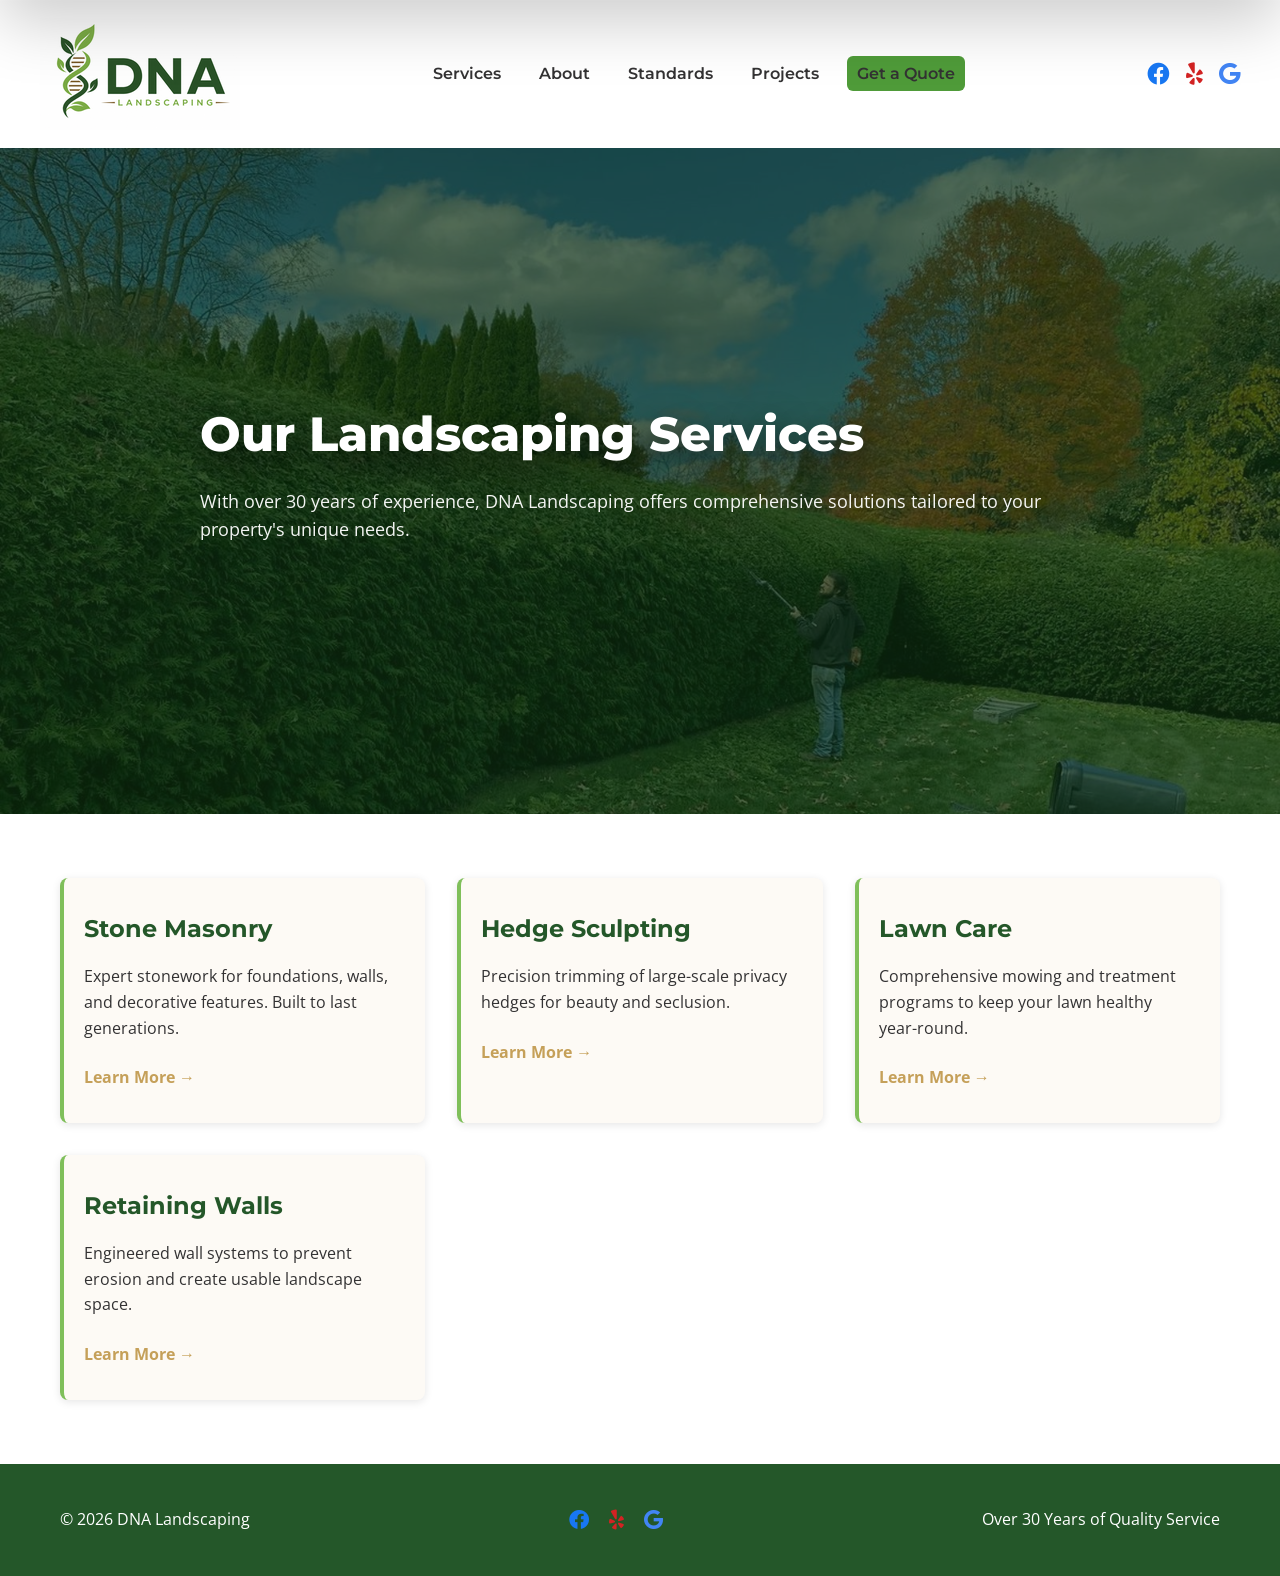
==== services/index.html @ df1af709 "Update index.html" ====
<!doctype html>
<html lang="en" class="no-js">
<head>
  <meta charset="utf-8" />
  <meta name="viewport" content="width=device-width, initial-scale=1" />
  <script>document.documentElement.className = document.documentElement.className.replace('no-js','js');</script>
  <title>Landscaping Services | DNA Landscaping</title>
  <meta name="author" content="DNA Landscaping">
  <meta name="robots" content="index, follow, max-image-preview:large, max-snippet:-1, max-video-preview:-1">
  <meta name="theme-color" content="#245729">
  <meta property="og:type" content="website">
  <meta property="og:site_name" content="DNA Landscaping">
  <meta property="og:locale" content="en_US">
  <meta property="og:title" content="Landscaping Services | DNA Landscaping">
  <meta property="og:image" content="https://www.dnalandscapingco.com/assets/images/og-cover.jpg">
  <meta property="og:image:width" content="1200">
  <meta property="og:image:height" content="630">
  <meta name="twitter:card" content="summary_large_image">
  <meta name="twitter:title" content="Landscaping Services | DNA Landscaping">
  <meta name="twitter:image" content="https://www.dnalandscapingco.com/assets/images/og-cover.jpg">
  <link rel="icon" type="image/png" href="/favicons/favicon-96x96.png" sizes="96x96">
  <link rel="icon" type="image/svg+xml" href="/favicons/favicon.svg">
  <link rel="shortcut icon" href="/favicons/favicon.ico">
  <link rel="apple-touch-icon" sizes="180x180" href="/favicons/apple-touch-icon.png">
  <link rel="manifest" href="/favicons/site.webmanifest">
  <link rel="preconnect" href="https://fonts.googleapis.com">
  <link rel="preconnect" href="https://fonts.gstatic.com" crossorigin>
  <link href="https://fonts.googleapis.com/css2?family=Montserrat:wght@600;700;800&family=Open+Sans:wght@400;600&display=swap" rel="stylesheet">
  <link rel="stylesheet" href="https://cdnjs.cloudflare.com/ajax/libs/font-awesome/6.0.0/css/all.min.css">
  <link rel="stylesheet" href="/brand_styles.css" />
  <style>
    .social-icons { display:flex; align-items:center; gap:16px; }
    .social-icons a { color:var(--char); font-size:18px; transition:color 220ms; text-decoration:none; }
    .social-icons a:hover { color:var(--leaf-strong); }
    .social-icons a .fa-facebook { color:#1877F2; }
    .social-icons a .fa-yelp { color:#d32323; }
    .social-icons a .fa-google { color:#4285F4; }
    @media(max-width:640px){ .social-icons { display:none; } }
  </style>
</head>
<body>
  <a class="skip-link" href="#main-content">Skip to main content</a>
  <header class="site-header" id="site-header">
    <div class="container header-row">
      <a class="brand" href="/" aria-label="DNA Landscaping Home">
        <img class="logo" src="/dna_landscaping_brand_assets/logos/dna_primary_horizontal_200.png" alt="DNA Landscaping logo" fetchpriority="high" decoding="async">
      </a>
      <nav class="main-nav" aria-label="Main navigation">
        <ul>
          <li><a href="/services/" class="nav-link">Services</a></li>
          <li><a href="/index.html#about" class="nav-link">About</a></li>
          <li><a href="/index.html#standards" class="nav-link">Standards</a></li>
          <li><a href="/projects.html" class="nav-link">Projects</a></li>
          <li><a class="contact-cta nav-link" href="/index.html#contact">Get a Quote</a></li>
        </ul>
      </nav>
      <div class="social-icons">
        <a href="https://www.facebook.com/DNAlandscapingco" target="_blank" aria-label="Facebook"><i class="fab fa-facebook fa-lg"></i></a>
        <a href="https://www.yelp.com/biz/dna-landscaping-westborough" target="_blank" aria-label="Yelp"><i class="fab fa-yelp fa-lg"></i></a>
        <a href="https://g.page/r/Cfc1ltPDd40gEBM/review" target="_blank" aria-label="Google Reviews"><i class="fab fa-google fa-lg"></i></a>
      </div>
      <button class="mobile-menu-button" id="mobile-menu-button" aria-controls="mobile-nav" aria-expanded="false" aria-label="Open menu">
        <svg width="28" height="28" viewBox="0 0 24 24" aria-hidden="true" focusable="false">
          <path class="ham-top" d="M3 7h18" stroke="currentColor" stroke-width="2" stroke-linecap="round"></path>
          <path class="ham-mid" d="M3 12h18" stroke="currentColor" stroke-width="2" stroke-linecap="round"></path>
          <path class="ham-btm" d="M3 17h18" stroke="currentColor" stroke-width="2" stroke-linecap="round"></path>
        </svg>
      </button>
    </div>
  </header>

  <div id="mobile-nav" class="mobile-nav" aria-hidden="true" role="dialog" aria-label="Mobile navigation">
    <div class="mobile-overlay" id="mobile-overlay" tabindex="-1" aria-hidden="true"></div>
    <div class="mobile-panel" role="document" aria-modal="true">
      <div class="mobile-panel-inner">
        <button class="mobile-close" id="mobile-close" aria-label="Close menu">&times;</button>
        <ul>
          <li><a href="/services/" class="mobile-nav-link">Services</a></li>
          <li><a href="/index.html#about" class="mobile-nav-link">About</a></li>
          <li><a href="/index.html#standards" class="mobile-nav-link">Standards</a></li>
          <li><a href="/projects.html" class="mobile-nav-link">Projects</a></li>
          <li><a class="mobile-contact" href="/index.html#contact">Get a Quote</a></li>
        </ul>
      </div>
    </div>
  </div>

  <main id="main-content">
    <section class="hero" aria-label="Hero">
      <div class="hero-inner container">
        <div class="hero-text reveal-on-load">
          <h1 class="hero-title" data-text="Our Landscaping Services">Our Landscaping Services</h1>
          <p class="hero-sub">With over 30 years of experience, DNA Landscaping offers comprehensive solutions tailored to your property's unique needs.</p>
        </div>
      </div>
    </section>


        <section style="padding: 4rem 0; background: white;">
            <div class="container">
                <div style="display: grid; grid-template-columns: repeat(auto-fit, minmax(300px, 1fr)); gap: 2rem;">
                    <article style="background: #fdfaf5; border-radius: 8px; padding: 2rem; box-shadow: 0 2px 8px rgba(0,0,0,0.1); border-left: 4px solid var(--leaf); padding-left: 20px;">
                        <h2 style="font-family: 'Montserrat'; color: #245729; margin-bottom: 1rem;">Stone Masonry</h2>
                        <p style="margin-bottom: 1.5rem; line-height: 1.6;">Expert stonework for foundations, walls, and decorative features. Built to last generations.</p>
                        <a href="stone-masonry.html" style="color: #c5a059; font-weight: bold; text-decoration: none;">Learn More →</a>
                    </article>

                    <article style="background: #fdfaf5; border-radius: 8px; padding: 2rem; box-shadow: 0 2px 8px rgba(0,0,0,0.1); border-left: 4px solid var(--leaf); padding-left: 20px;">
                        <h2 style="font-family: 'Montserrat'; color: #245729; margin-bottom: 1rem;">Hedge Sculpting</h2>
                        <p style="margin-bottom: 1.5rem; line-height: 1.6;">Precision trimming of large-scale privacy hedges for beauty and seclusion.</p>
                        <a href="hedge-sculpting.html" style="color: #c5a059; font-weight: bold; text-decoration: none;">Learn More →</a>
                    </article>

                    <article style="background: #fdfaf5; border-radius: 8px; padding: 2rem; box-shadow: 0 2px 8px rgba(0,0,0,0.1); border-left: 4px solid var(--leaf); padding-left: 20px;">
                        <h2 style="font-family: 'Montserrat'; color: #245729; margin-bottom: 1rem;">Lawn Care</h2>
                        <p style="margin-bottom: 1.5rem; line-height: 1.6;">Comprehensive mowing and treatment programs to keep your lawn healthy year-round.</p>
                        <a href="lawn-care.html" style="color: #c5a059; font-weight: bold; text-decoration: none;">Learn More →</a>
                    </article>

                    <article style="background: #fdfaf5; border-radius: 8px; padding: 2rem; box-shadow: 0 2px 8px rgba(0,0,0,0.1); border-left: 4px solid var(--leaf); padding-left: 20px;">
                        <h2 style="font-family: 'Montserrat'; color: #245729; margin-bottom: 1rem;">Retaining Walls</h2>
                        <p style="margin-bottom: 1.5rem; line-height: 1.6;">Engineered wall systems to prevent erosion and create usable landscape space.</p>
                        <a href="retaining-walls.html" style="color: #c5a059; font-weight: bold; text-decoration: none;">Learn More →</a>
                    </article>
                </div>
            </div>
        </section>
    </main>

  <footer class="site-footer">
    <div class="container footer-row">
      <div class="footer-left">&copy; <span id="year"></span> DNA Landscaping</div>
      <div class="social-icons" style="gap:20px;">
        <a href="https://www.facebook.com/DNAlandscapingco" target="_blank" aria-label="Facebook" style="color:white;font-size:20px;"><i class="fab fa-facebook"></i></a>
        <a href="https://www.yelp.com/biz/dna-landscaping-westborough" target="_blank" aria-label="Yelp" style="color:white;font-size:20px;"><i class="fab fa-yelp"></i></a>
        <a href="https://g.page/r/Cfc1ltPDd40gEBM/review" target="_blank" aria-label="Google Reviews" style="color:white;font-size:20px;"><i class="fab fa-google"></i></a>
      </div>
      <div class="footer-right">Over 30 Years of Quality Service</div>
    </div>
  </footer>

  <script>
    document.getElementById('year').textContent = new Date().getFullYear();
    function scrollToTarget(targetId) {
      const target = document.getElementById(targetId);
      if (!target) return;
      const header = document.getElementById('site-header');
      const headerHeight = header ? header.getBoundingClientRect().height : 0;
      const offsetTop = target.getBoundingClientRect().top + window.pageYOffset - headerHeight - 24;
      window.scrollTo({ top: offsetTop, behavior: 'smooth' });
    }
    document.querySelectorAll('a[href^="#"]').forEach(anchor => {
      anchor.addEventListener('click', function(e) {
        const href = this.getAttribute('href');
        if (href && href.startsWith('#')) { e.preventDefault(); scrollToTarget(href.substring(1)); }
      });
    });
    window.addEventListener('load', () => {
      document.querySelectorAll('.reveal-on-load').forEach(el => el.classList.add('reveal'));
    });
    (function(){
      const observer = new IntersectionObserver((entries) => {
        entries.forEach(entry => { if (entry.isIntersecting) { entry.target.classList.add('reveal'); observer.unobserve(entry.target); } });
      }, { threshold: 0.1 });
      document.querySelectorAll('.reveal-on-scroll').forEach(el => observer.observe(el));
    })();
    (function(){
      const openClass = 'mobile-open';
      const button = document.getElementById('mobile-menu-button');
      const mobileNav = document.getElementById('mobile-nav');
      const overlay = document.getElementById('mobile-overlay');
      const closeBtn = document.getElementById('mobile-close');
      if (!button || !mobileNav) return;
      function setOpen(isOpen) {
        button.setAttribute('aria-expanded', String(isOpen));
        mobileNav.setAttribute('aria-hidden', String(!isOpen));
        document.documentElement.classList.toggle(openClass, isOpen);
        document.body.style.overflow = isOpen ? 'hidden' : '';
      }
      button.addEventListener('click', () => setOpen(button.getAttribute('aria-expanded') !== 'true'));
      closeBtn.addEventListener('click', () => setOpen(false));
      overlay.addEventListener('click', () => setOpen(false));
      mobileNav.querySelectorAll('a[href^="#"]').forEach(link => {
        link.addEventListener('click', function(e) {
          const href = this.getAttribute('href');
          if (href && href.startsWith('#')) { e.preventDefault(); setOpen(false); setTimeout(() => scrollToTarget(href.substring(1)), 260); }
        });
      });
    })();
  </script>
</body>
</html>
---- brand_styles.css ----
:root{
  --forest: #245729;
  --leaf: #7fbf5a;
  --leaf-strong: #4f9b39;
  --earth: #8B6F47;
  --cream: #F5F1E8;
  --char: #333233;
  --white: #ffffff;
  --container-max: 1200px;
  --transition-fast: 220ms;
}
*{box-sizing:border-box;margin:0;padding:0}
body{ font-family: "Open Sans", sans-serif; color:var(--char); background:var(--cream); line-height:1.6; }
.container{max-width:var(--container-max);margin:0 auto;padding:0 20px}
.narrow{max-width:960px;margin-left:auto;margin-right:auto}
.site-header{background:var(--white);position:sticky;top:0;z-index:60}
.header-row{display:flex;align-items:center;justify-content:space-between;padding:18px 0}
.site-header .container{display:flex;align-items:center;justify-content:space-between;padding-top:18px;padding-bottom:18px}
.logo{height:112px;width:auto;display:block}
.logo img{height:112px;width:auto;display:block}
.main-nav ul{list-style:none;display:flex;gap:18px;align-items:center;margin:0}
.main-nav a{font-family:"Montserrat",sans-serif;font-weight:600;color:var(--char);text-decoration:none;padding:8px 10px;border-radius:6px;transition:var(--transition-fast)}
.main-nav a:hover{color:var(--leaf);background:rgba(127,191,90,0.07)}
.contact-cta{background:var(--leaf-strong);color:var(--white);padding:8px 12px;border-radius:6px}
.mobile-menu-button{display:none;background:transparent;border:0;padding:8px;color:var(--char)}
.mobile-nav{position:fixed;inset:0;z-index:200;pointer-events:none}
.mobile-overlay{position:absolute;inset:0;background:rgba(0,0,0,0);opacity:0;transition:300ms ease;pointer-events:none}
.mobile-panel{position:fixed;left:0;right:0;top:0;transform: translateY(-100%); transition:360ms cubic-bezier(.2,.9,.2,1); background:#fff; box-shadow:0 22px 60px rgba(0,0,0,0.2)}
.mobile-panel-inner{padding:28px 20px;position:relative}
.mobile-close{background:transparent;border:0;font-size:36px;position:absolute;top:12px;right:12px}
.mobile-panel ul{list-style:none;display:flex;flex-direction:column;gap:18px}
.mobile-panel a{text-decoration:none;color:var(--char);font-family:"Montserrat",sans-serif;font-weight:600}
html.mobile-open .mobile-overlay{opacity:0.46;pointer-events:auto;background:rgba(0,0,0,0.46)}
html.mobile-open .mobile-panel{transform: translateY(0);pointer-events:auto;}
.hero{background-image:url('dna_landscaping_brand_assets/web_optimized/hero_1600.jpg');background-size:cover;background-position:center;position:relative;min-height:74vh;display:flex;align-items:center;background-blend-mode:multiply}
.hero::before{content:"";position:absolute;inset:0;background:rgba(12,44,12,0.7)}
.hero-inner{position:relative;z-index:2;width:100%}
.hero-text{max-width:920px;margin:0 auto;color:var(--white);padding:48px 20px}
.hero-title{font-family:"Montserrat",sans-serif;font-weight:800;font-size:3rem;margin-bottom:14px;text-shadow:0 12px 32px rgba(0,0,0,0.7)}
.hero-sub{font-size:1.12rem;margin-bottom:22px;color:rgba(255,255,255,0.95)}
.btn{display:inline-block;padding:14px 28px;border-radius:10px;font-weight:700;text-decoration:none;font-family:"Montserrat",sans-serif;transition:220ms ease}
.btn-primary{background:var(--leaf);color:var(--white)}
.btn-primary:hover{transform:translateY(-4px);box-shadow:0 20px 44px rgba(127,191,90,0.18)}
.btn-ghost{background:transparent;border:2px solid rgba(255,255,255,0.18);color:var(--white)}
.btn-secondary{background:var(--forest);color:var(--white);font-size:0.95rem}
.btn-secondary:hover{background:var(--leaf-strong);transform:translateY(-2px);box-shadow:0 12px 24px rgba(36,87,41,0.15)}
.content-section{padding:80px 0}
.bg-soft{background:var(--white)}
.bg-accent{background:linear-gradient(90deg,var(--white),#fbfbfa)}
.content-section h2{font-family:"Montserrat",sans-serif;margin-bottom:12px;font-size:1.5rem;color:var(--forest)}
.service-cards{display:grid;grid-template-columns:repeat(auto-fit, minmax(280px, 1fr));gap:24px;margin-top:32px}
.service-card{background:var(--white);border-radius:12px;padding:24px;box-shadow:0 8px 22px rgba(0,0,0,0.06);transition:300ms cubic-bezier(.2,.9,.2,1)}
.service-card:hover{transform:translateY(-8px);box-shadow:0 28px 60px rgba(18,54,18,0.12)}
.service-card h3{font-family:"Montserrat",sans-serif;font-size:1.1rem;color:var(--forest);margin-bottom:10px}
.reveal-on-load, .reveal-on-scroll { opacity:0; transform: translateY(14px); transition: 520ms cubic-bezier(.2,.9,.2,1) }
.reveal-on-load.reveal, .reveal-on-scroll.reveal { opacity:1; transform: translateY(0) }
.site-footer{background:var(--forest);color:var(--white);padding:40px 0}
.footer-row{display:flex;justify-content:space-between;align-items:center;flex-wrap:wrap;gap:12px}
@media (max-width:640px){
  .main-nav{display:none}
  .mobile-menu-button{display:block}
  .logo{height:84px}
  .logo img{height:84px}
  .hero-title{font-size:2rem;text-align:center}
  .hero-text{text-align:center}
}

/* Phone input - same visual treatment as other inputs */
input[type="tel"] {
  -webkit-text-security: none;
}

/* Accessibility: visually hidden labels (kept in the accessibility tree) */
.visually-hidden{
  position:absolute !important;
  width:1px;height:1px;
  padding:0;margin:-1px;
  overflow:hidden;clip:rect(0,0,0,0);
  white-space:nowrap;border:0;
}

/* Accessibility: skip link */
.skip-link{
  position:absolute;left:-999px;top:0;z-index:1000;
  background:var(--forest);color:#fff;padding:10px 16px;border-radius:0 0 8px 0;
  font-family:"Montserrat",sans-serif;font-weight:600;text-decoration:none;
}
.skip-link:focus{left:0}

/* Visible focus styles for keyboard users (a11y) */
a:focus-visible, button:focus-visible, input:focus-visible,
select:focus-visible, textarea:focus-visible{
  outline:3px solid var(--leaf-strong);
  outline-offset:2px;
}

/* No-JS / pre-render fallback: never hide content if scripts fail to run */
.no-js .reveal-on-load,
.no-js .reveal-on-scroll{opacity:1 !important;transform:none !important}

/* Respect users who prefer reduced motion */
@media (prefers-reduced-motion: reduce){
  .reveal-on-load, .reveal-on-scroll{transition:none !important;opacity:1 !important;transform:none !important}
  .btn-primary:hover, .service-card:hover{transform:none !important}
  html{scroll-behavior:auto}
}

/* Mobile menu toggle button (hamburger) for service pages */
.menu-toggle{
  display:none;
  background:transparent;
  border:0;
  padding:8px;
  cursor:pointer;
  flex-direction:column;
  gap:5px;
}
.menu-toggle span{
  display:block;
  width:28px;
  height:3px;
  background:var(--char);
  transition:all 0.3s ease;
  border-radius:2px;
}
.menu-toggle.active span:nth-child(1){
  transform:rotate(45deg) translate(7px, 7px);
}
.menu-toggle.active span:nth-child(2){
  opacity:0;
}
.menu-toggle.active span:nth-child(3){
  transform:rotate(-45deg) translate(7px, -7px);
}

/* Mobile navigation menu for service pages */
.mobile-menu{
  position:fixed;
  top:0;
  right:-100%;
  width:280px;
  height:100vh;
  background:var(--white);
  box-shadow:-4px 0 20px rgba(0,0,0,0.1);
  z-index:100;
  transition:right 0.3s ease;
  padding:80px 20px 20px;
}
.mobile-menu.active{
  right:0;
}
.mobile-menu ul{
  list-style:none;
  display:flex;
  flex-direction:column;
  gap:20px;
}
.mobile-menu a{
  font-family:"Montserrat",sans-serif;
  font-weight:600;
  color:var(--char);
  text-decoration:none;
  display:block;
  padding:12px 16px;
  border-radius:8px;
  transition:all 0.3s ease;
}
.mobile-menu a:hover,
.mobile-menu a.active{
  background:var(--leaf);
  color:var(--white);
}

@media (max-width:768px){
  .menu-toggle{display:flex}
  .main-nav{display:none}
}
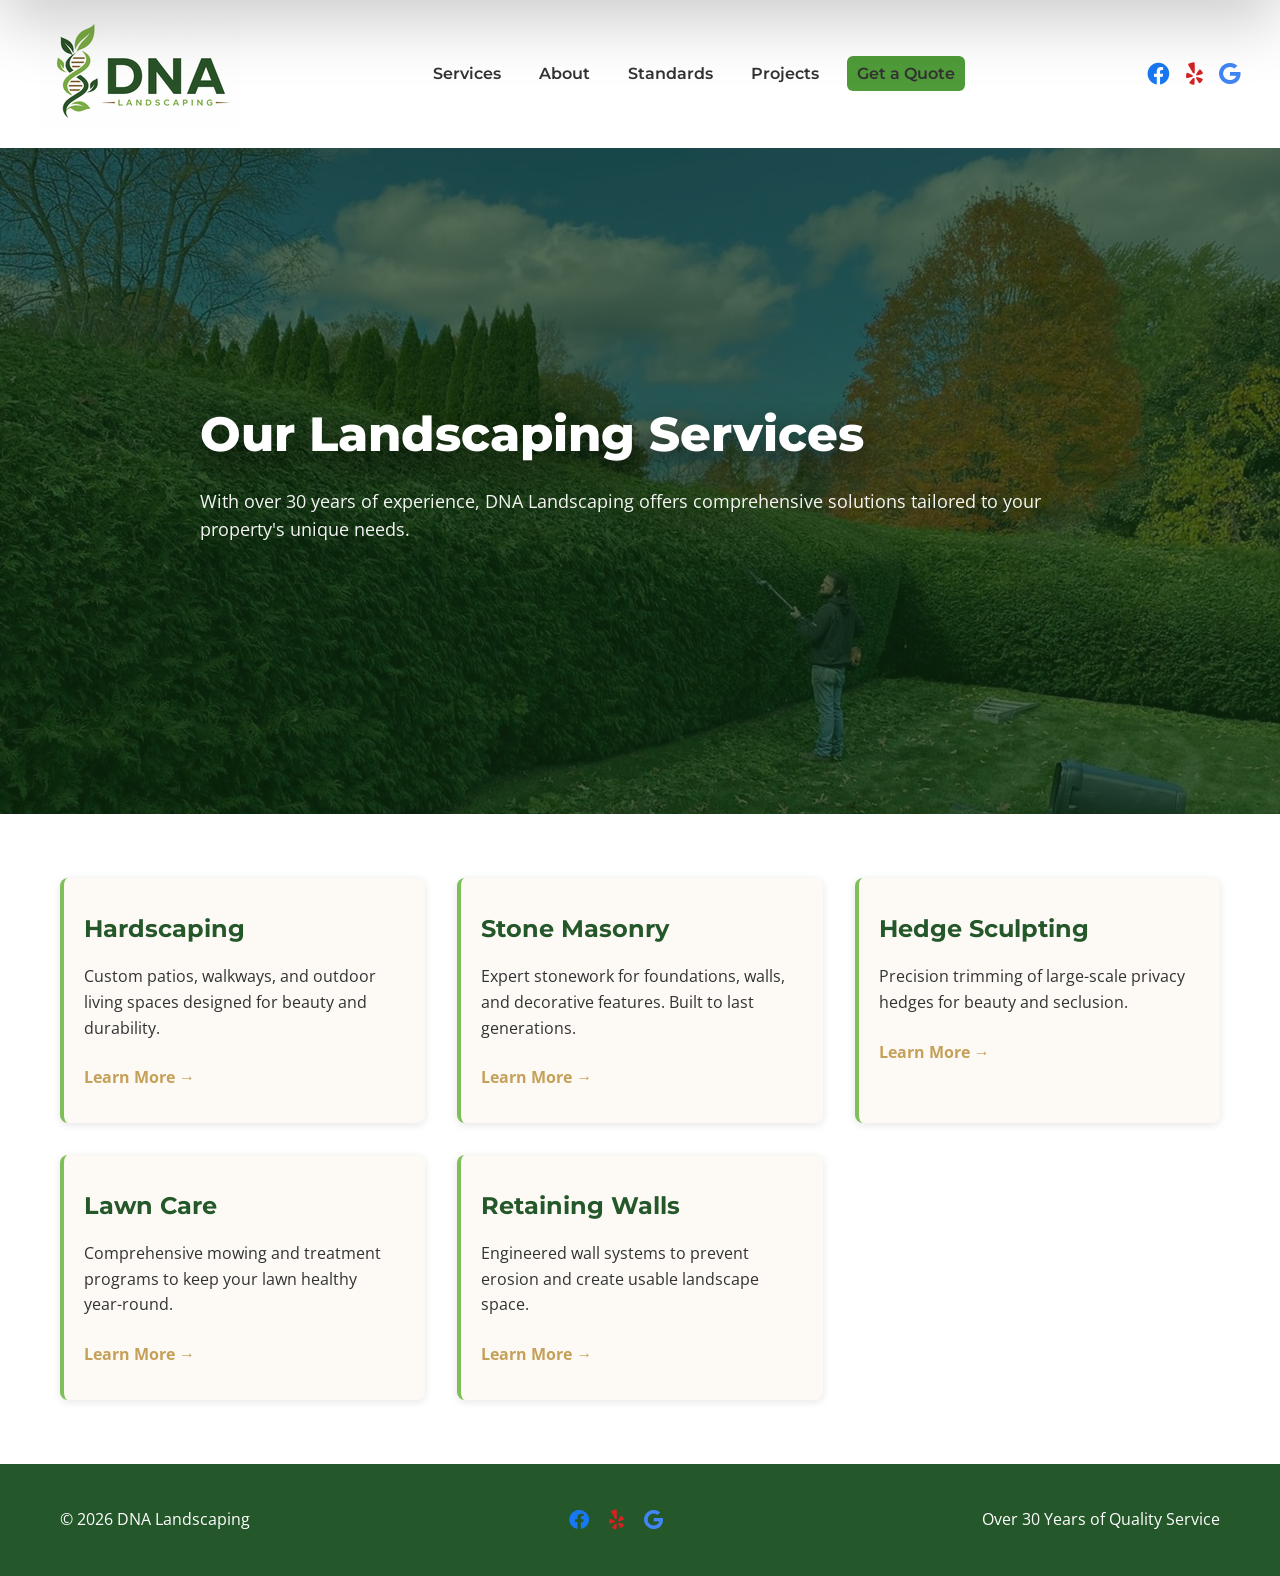
==== commit 01be4246: "Add hardscaping section to index.html" ====
--- a/services/index.html
+++ b/services/index.html
@@ -99,6 +99,11 @@
         <section style="padding: 4rem 0; background: white;">
             <div class="container">
                 <div style="display: grid; grid-template-columns: repeat(auto-fit, minmax(300px, 1fr)); gap: 2rem;">
+                  <article style="background: #fdfaf5; border-radius: 8px; padding: 2rem; box-shadow: 0 2px 8px rgba(0,0,0,0.1); border-left: 4px solid var(--leaf); padding-left: 20px;">
+    <h2 style="font-family: 'Montserrat'; color: #245729; margin-bottom: 1rem;">Hardscaping</h2>
+    <p style="margin-bottom: 1.5rem; line-height: 1.6;">Custom patios, walkways, and outdoor living spaces designed for beauty and durability.</p>
+    <a href="hardscaping.html" style="color: #c5a059; font-weight: bold; text-decoration: none;">Learn More →</a>
+</article>
                     <article style="background: #fdfaf5; border-radius: 8px; padding: 2rem; box-shadow: 0 2px 8px rgba(0,0,0,0.1); border-left: 4px solid var(--leaf); padding-left: 20px;">
                         <h2 style="font-family: 'Montserrat'; color: #245729; margin-bottom: 1rem;">Stone Masonry</h2>
                         <p style="margin-bottom: 1.5rem; line-height: 1.6;">Expert stonework for foundations, walls, and decorative features. Built to last generations.</p>
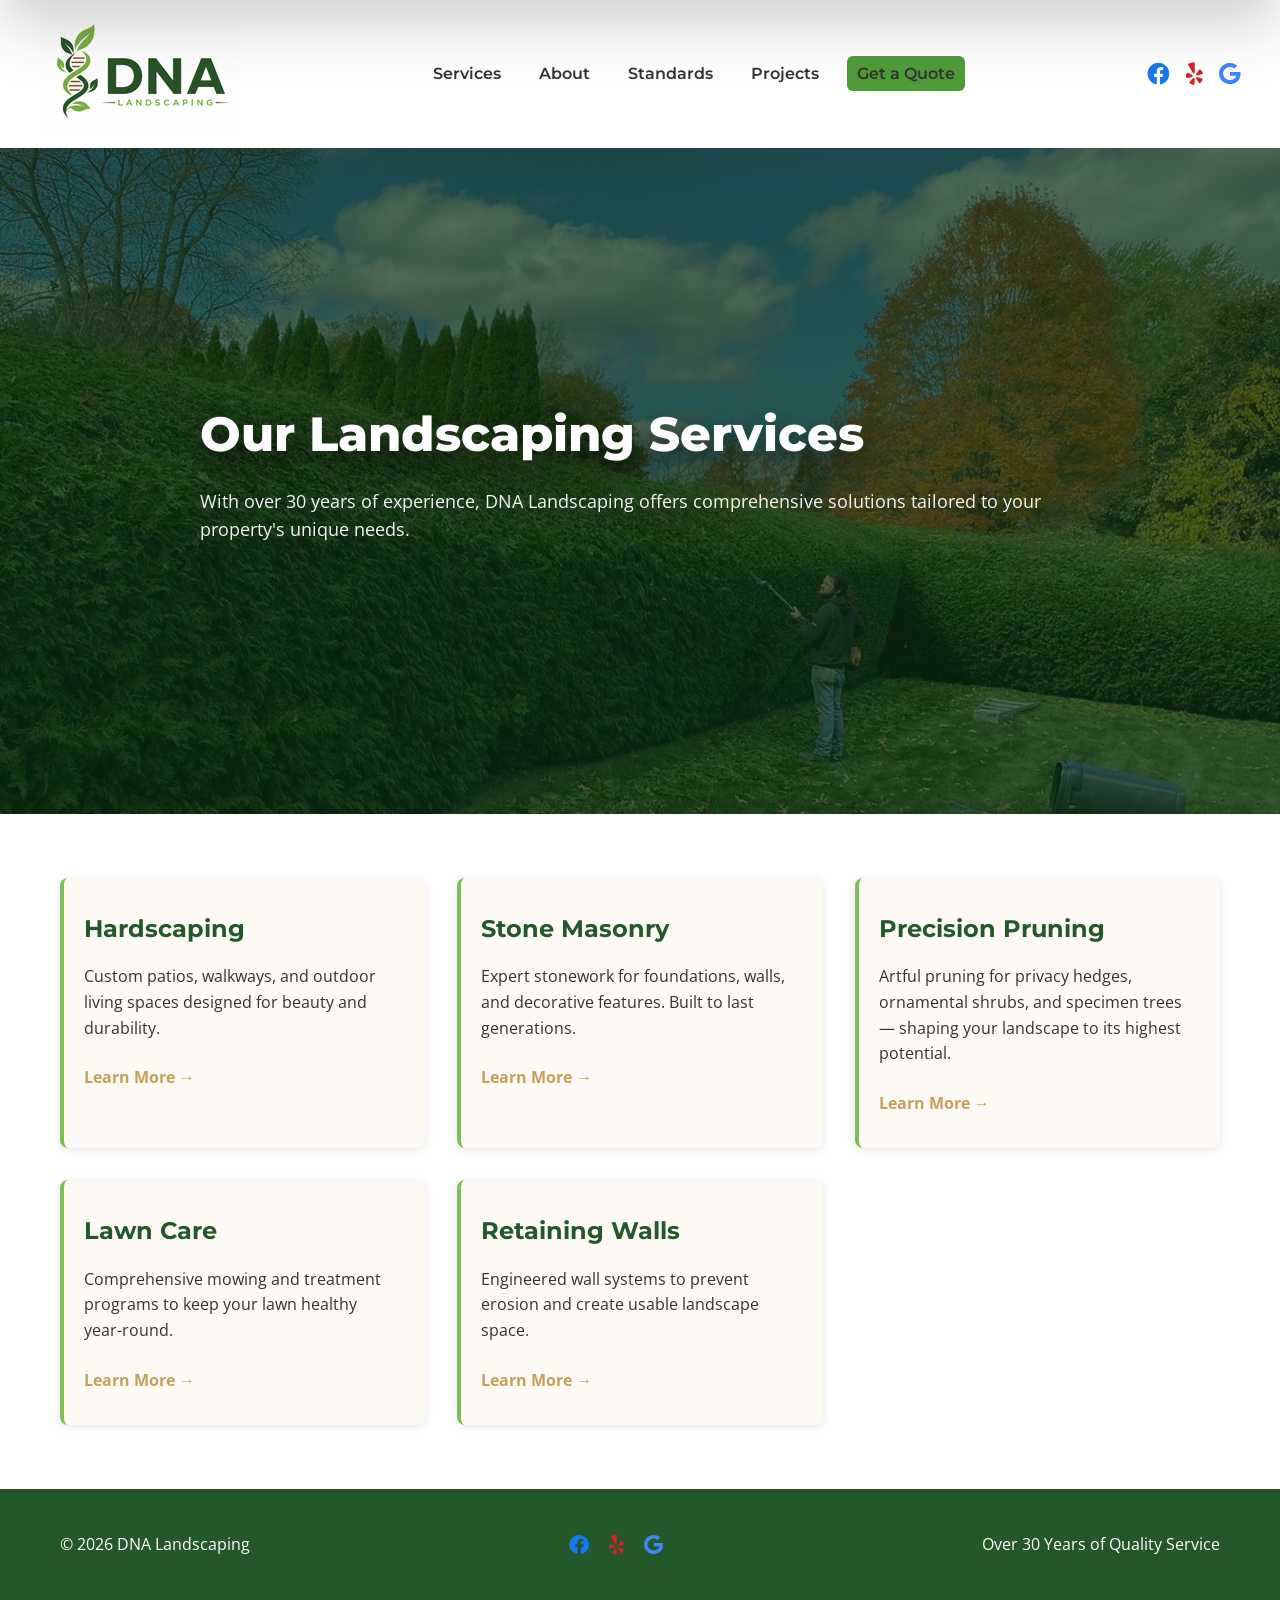
==== commit 3e00cfc8: "Change 'Hedge Sculpting' to 'Precision Pruning' Updated service description from 'Hedge Sculpting' t" ====
--- a/services/index.html
+++ b/services/index.html
@@ -111,10 +111,10 @@
                     </article>
 
                     <article style="background: #fdfaf5; border-radius: 8px; padding: 2rem; box-shadow: 0 2px 8px rgba(0,0,0,0.1); border-left: 4px solid var(--leaf); padding-left: 20px;">
-                        <h2 style="font-family: 'Montserrat'; color: #245729; margin-bottom: 1rem;">Hedge Sculpting</h2>
-                        <p style="margin-bottom: 1.5rem; line-height: 1.6;">Precision trimming of large-scale privacy hedges for beauty and seclusion.</p>
-                        <a href="hedge-sculpting.html" style="color: #c5a059; font-weight: bold; text-decoration: none;">Learn More →</a>
-                    </article>
+    <h2 style="font-family: 'Montserrat'; color: #245729; margin-bottom: 1rem;">Precision Pruning</h2>
+    <p style="margin-bottom: 1.5rem; line-height: 1.6;">Artful pruning for privacy hedges, ornamental shrubs, and specimen trees — shaping your landscape to its highest potential.</p>
+    <a href="hedge-sculpting.html" style="color: #c5a059; font-weight: bold; text-decoration: none;">Learn More →</a>
+</article>
 
                     <article style="background: #fdfaf5; border-radius: 8px; padding: 2rem; box-shadow: 0 2px 8px rgba(0,0,0,0.1); border-left: 4px solid var(--leaf); padding-left: 20px;">
                         <h2 style="font-family: 'Montserrat'; color: #245729; margin-bottom: 1rem;">Lawn Care</h2>
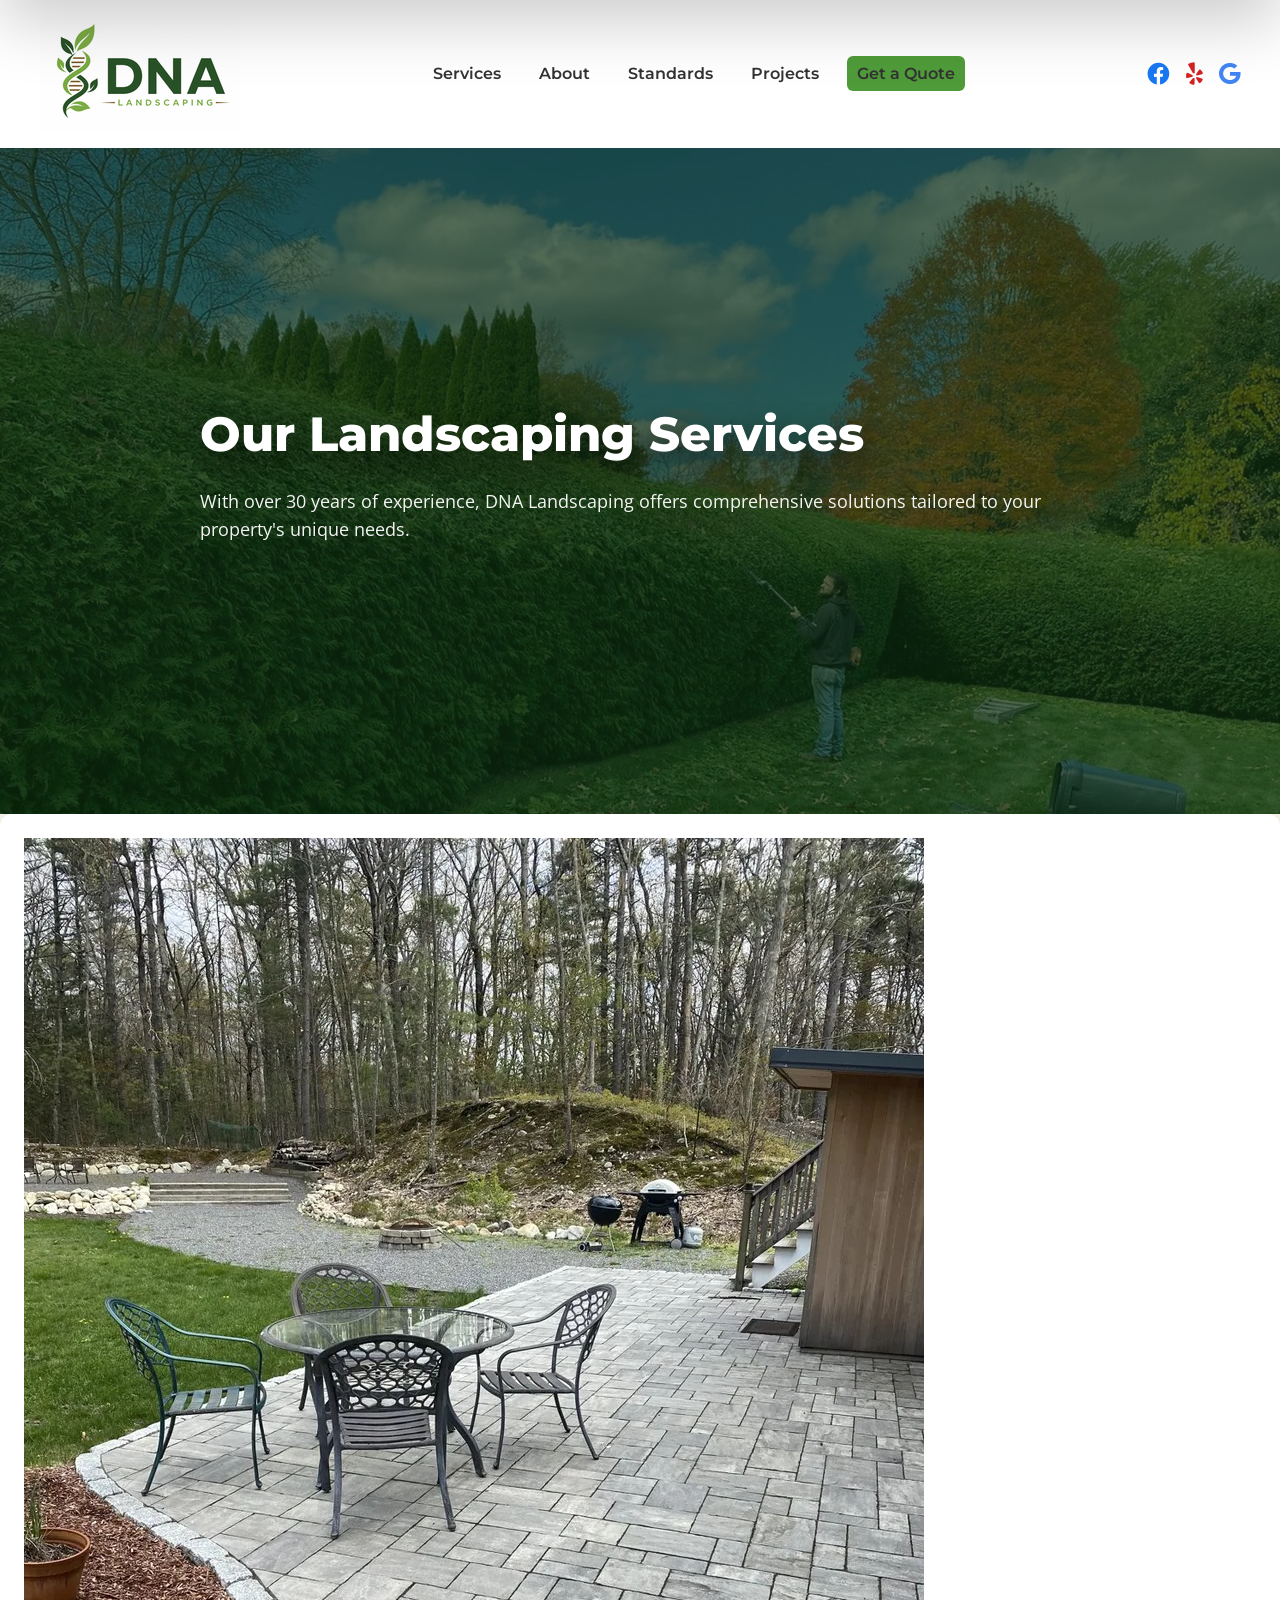
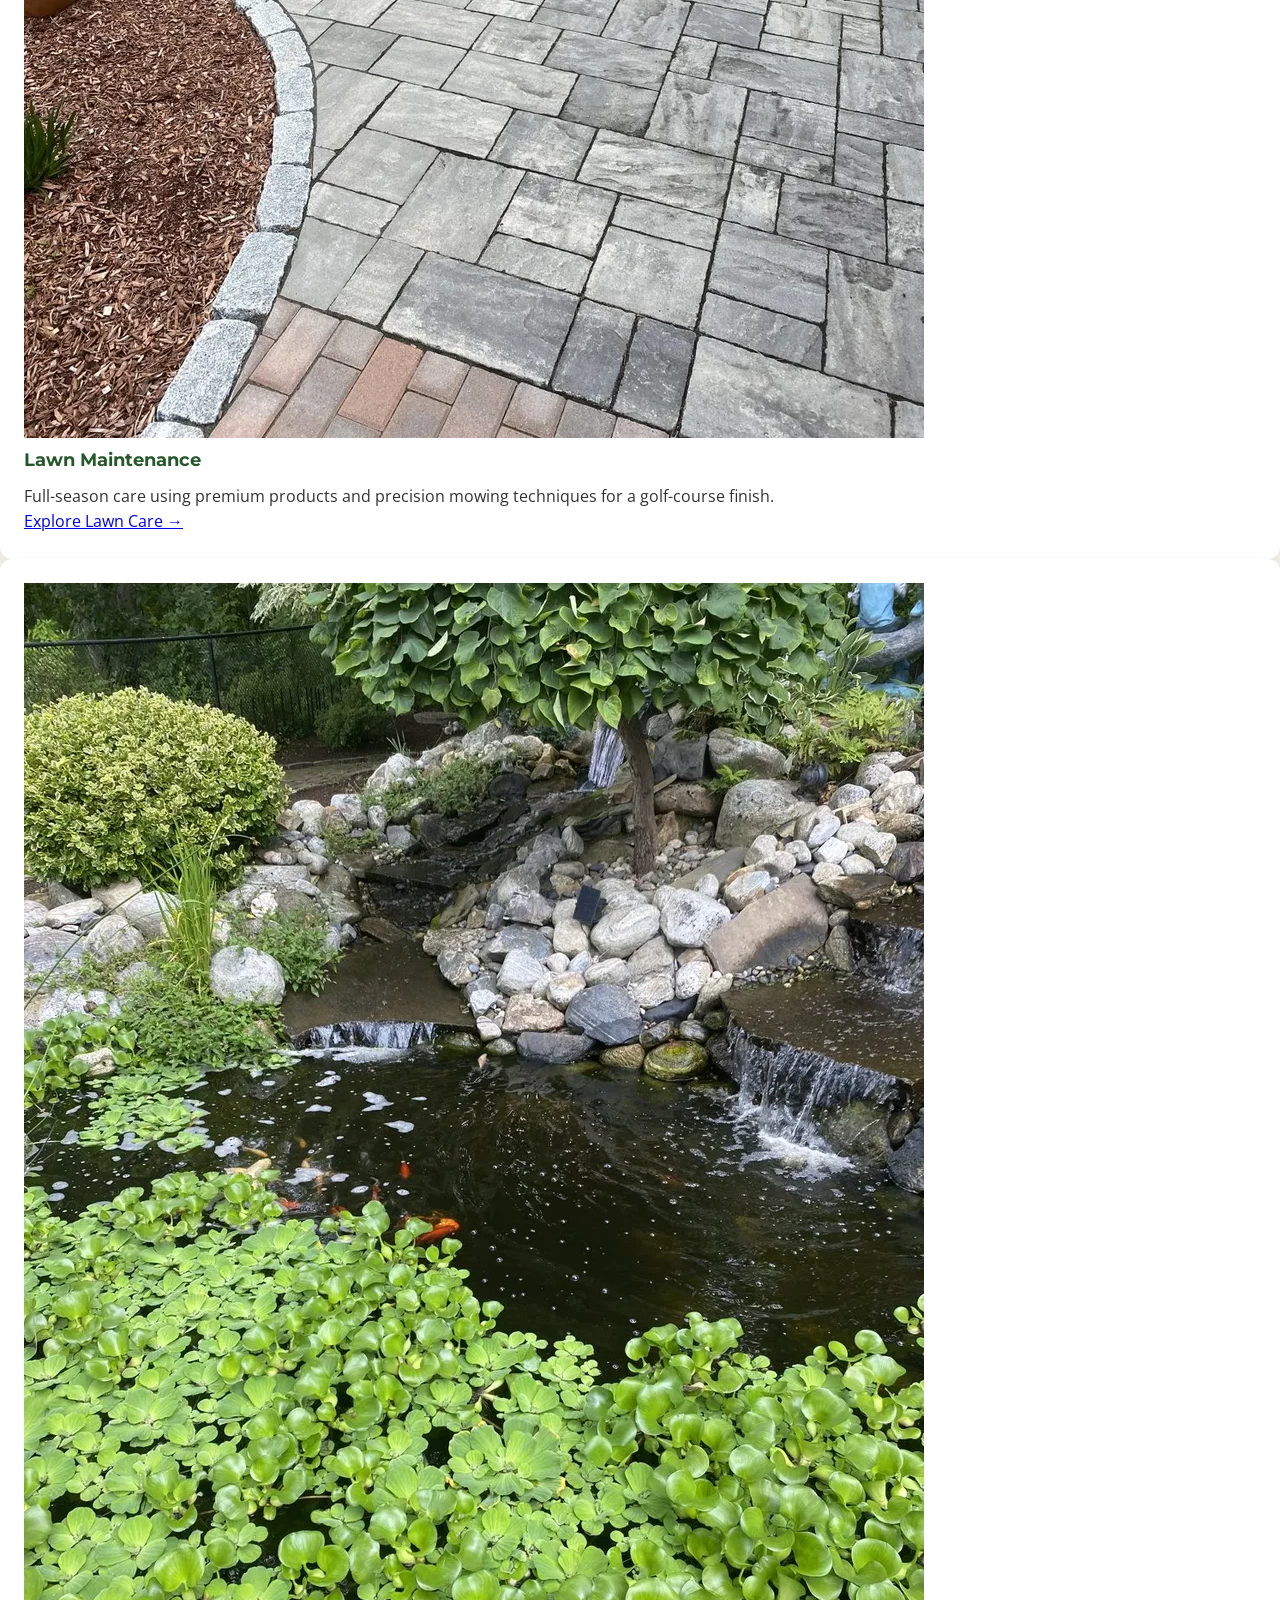
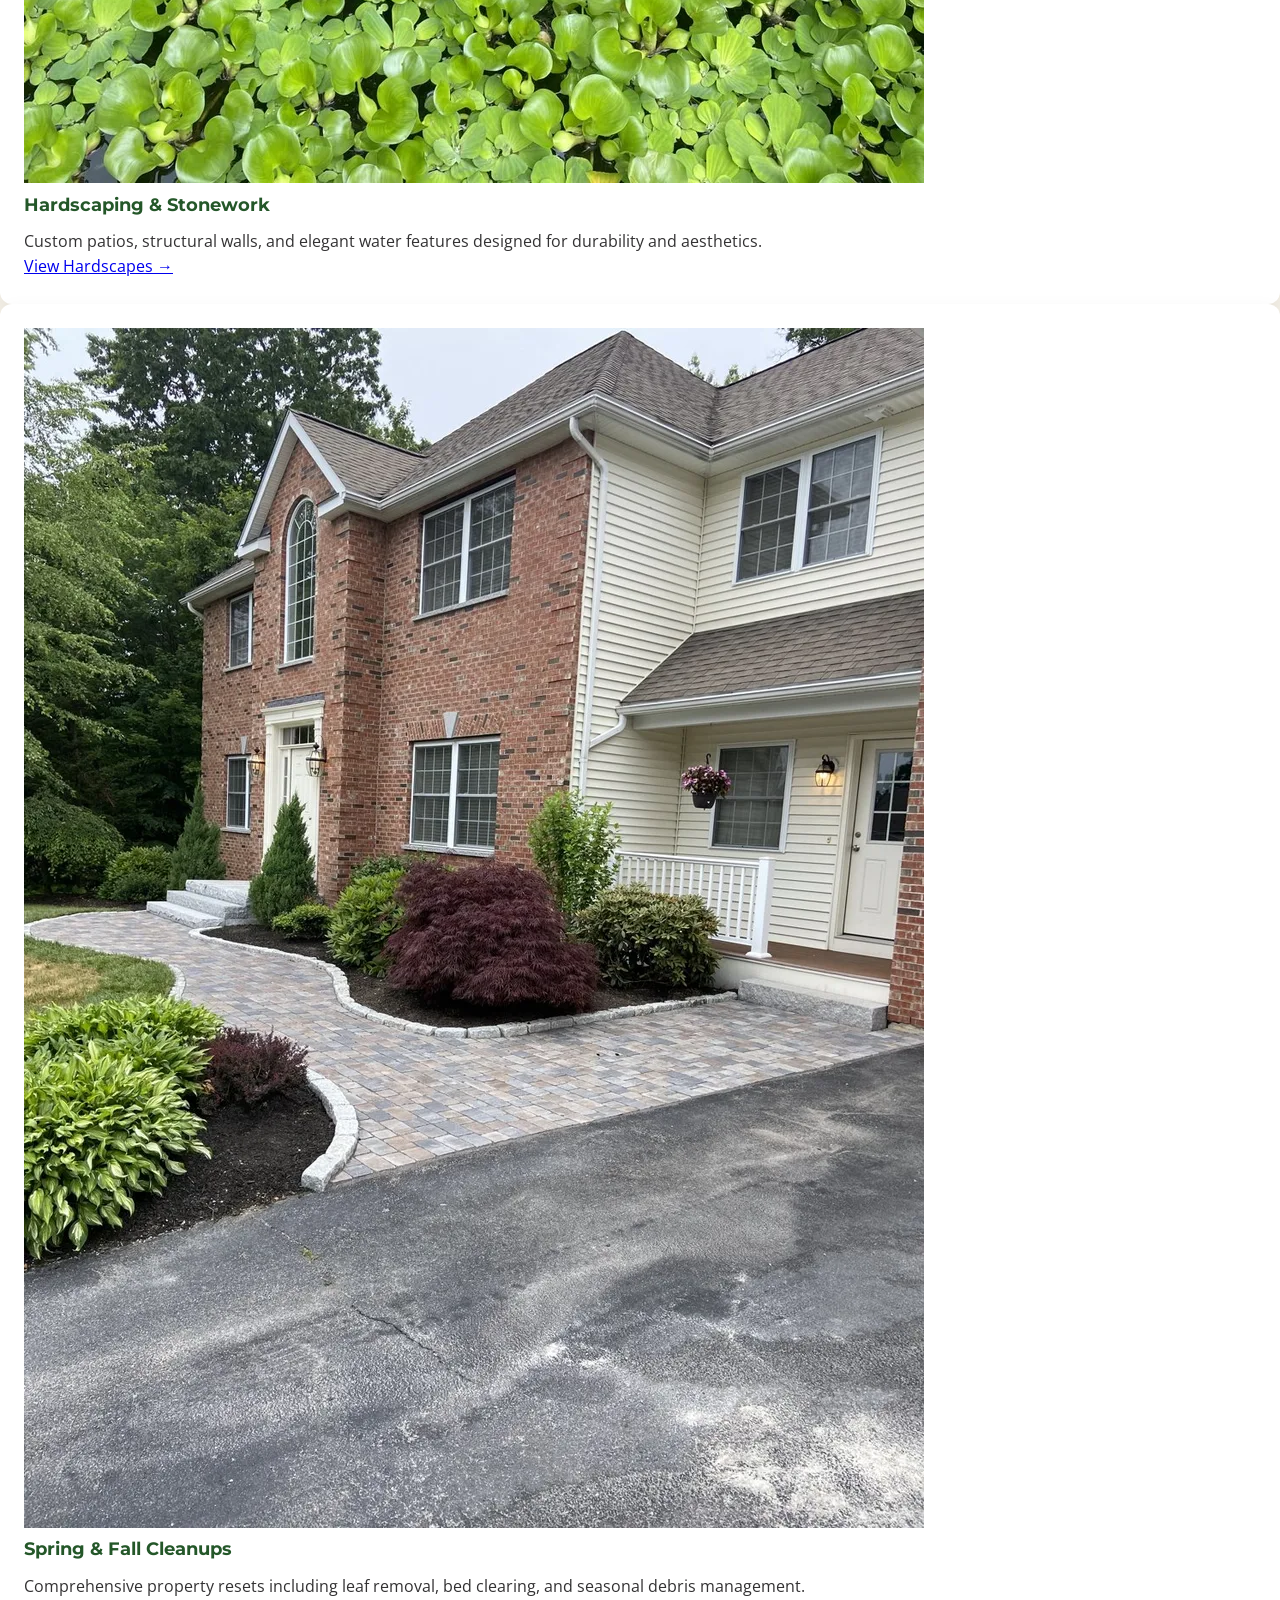
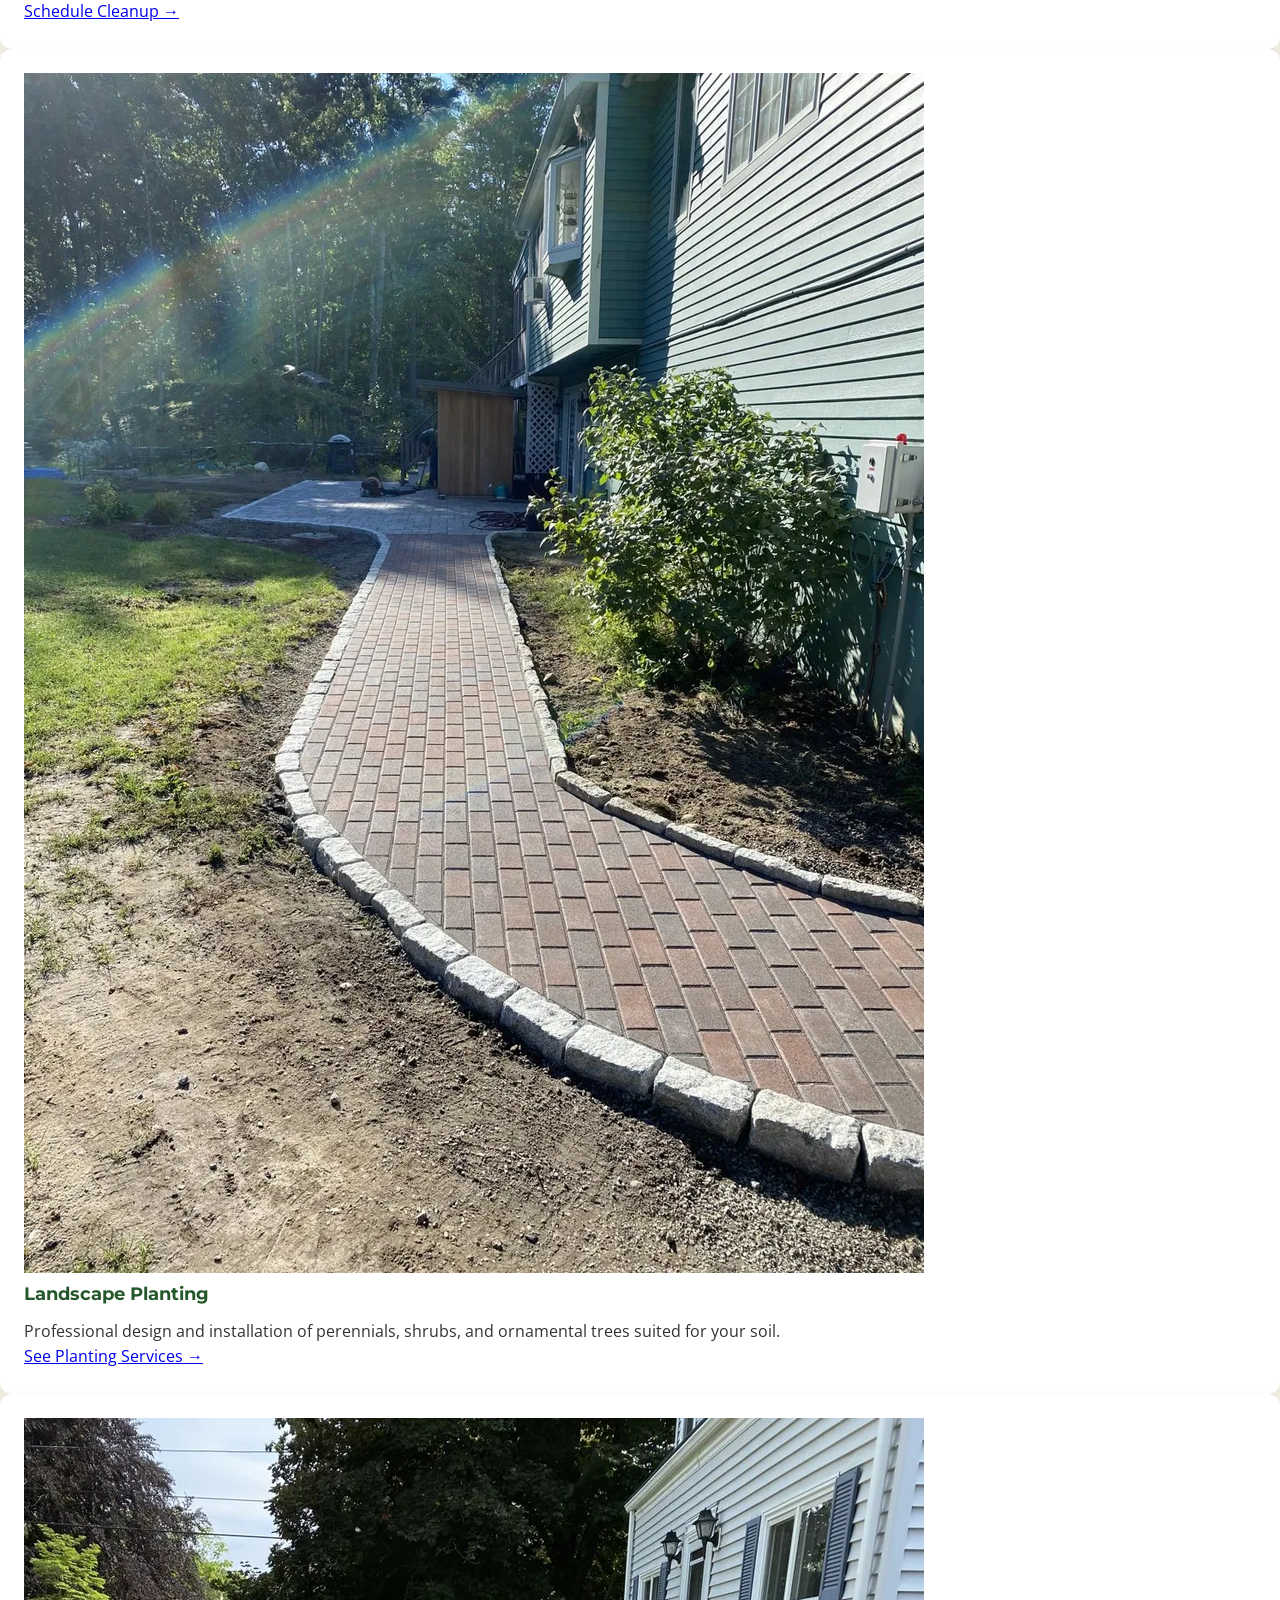
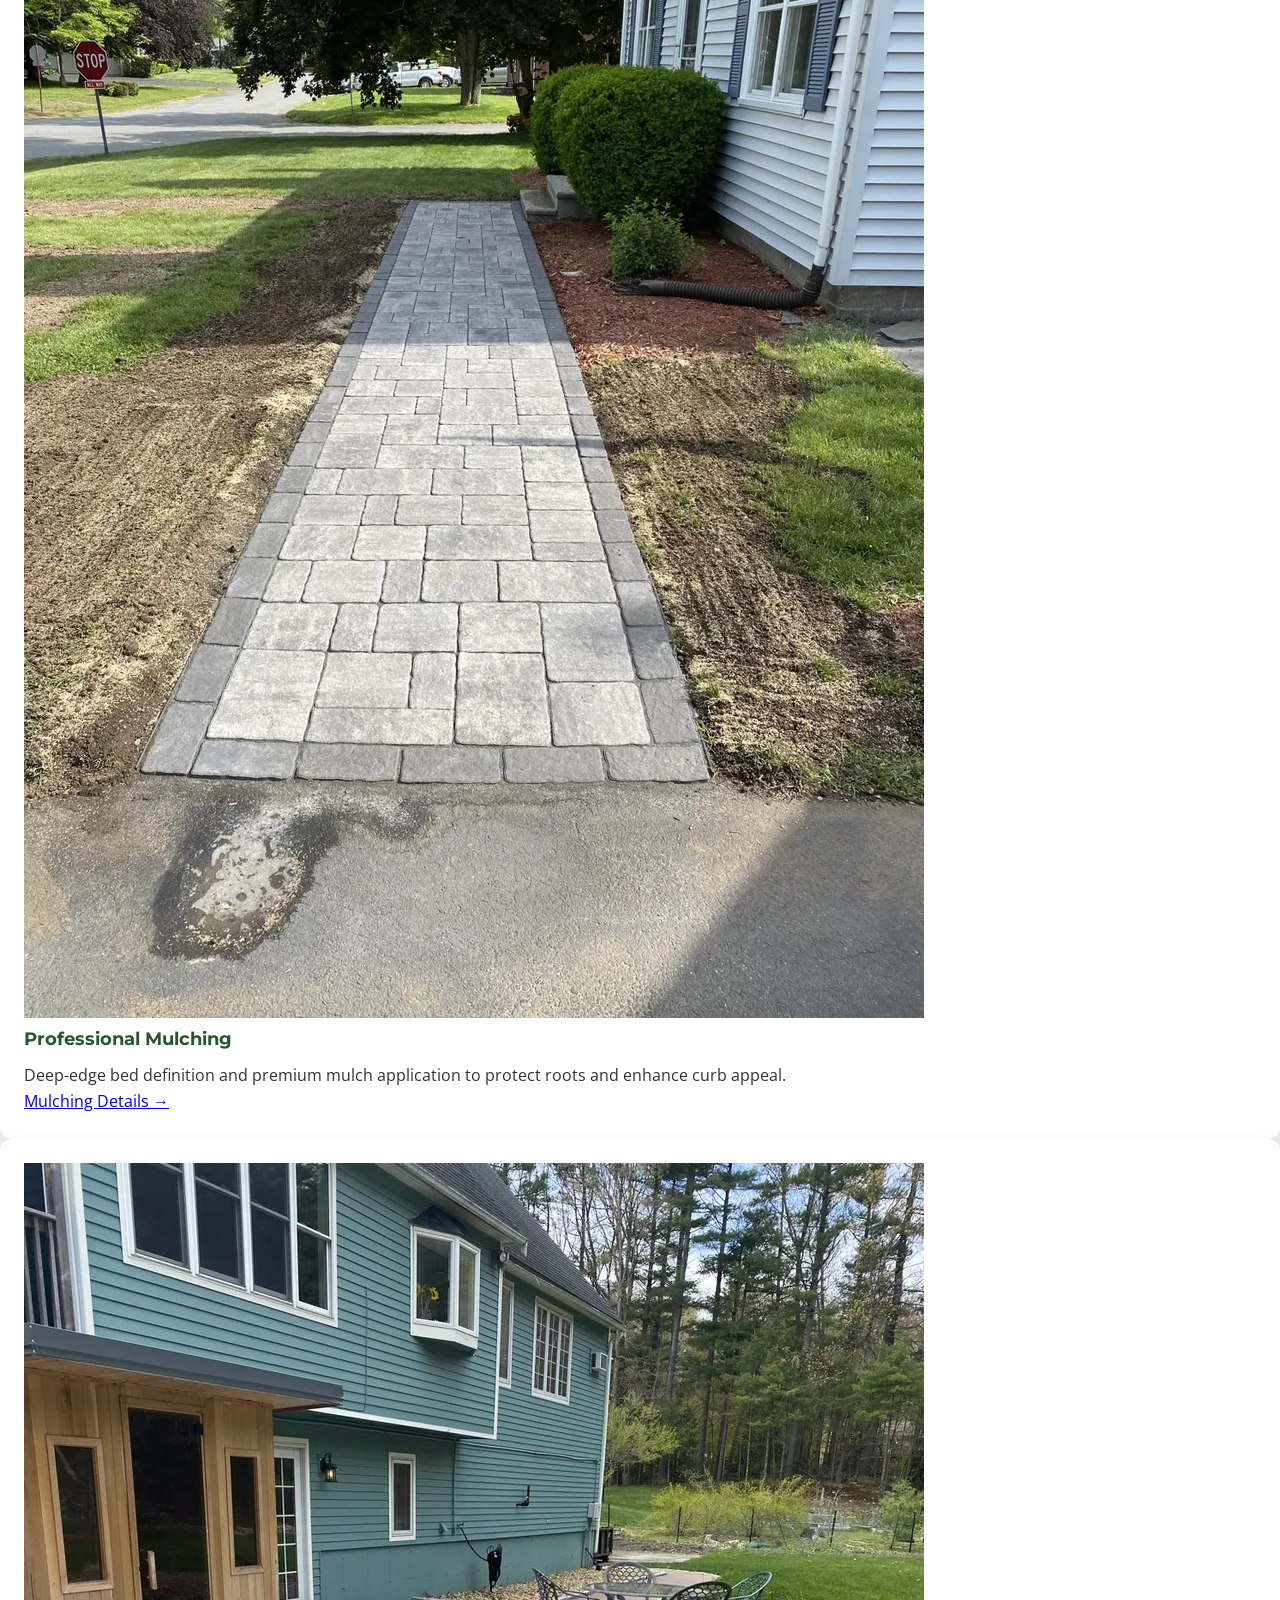
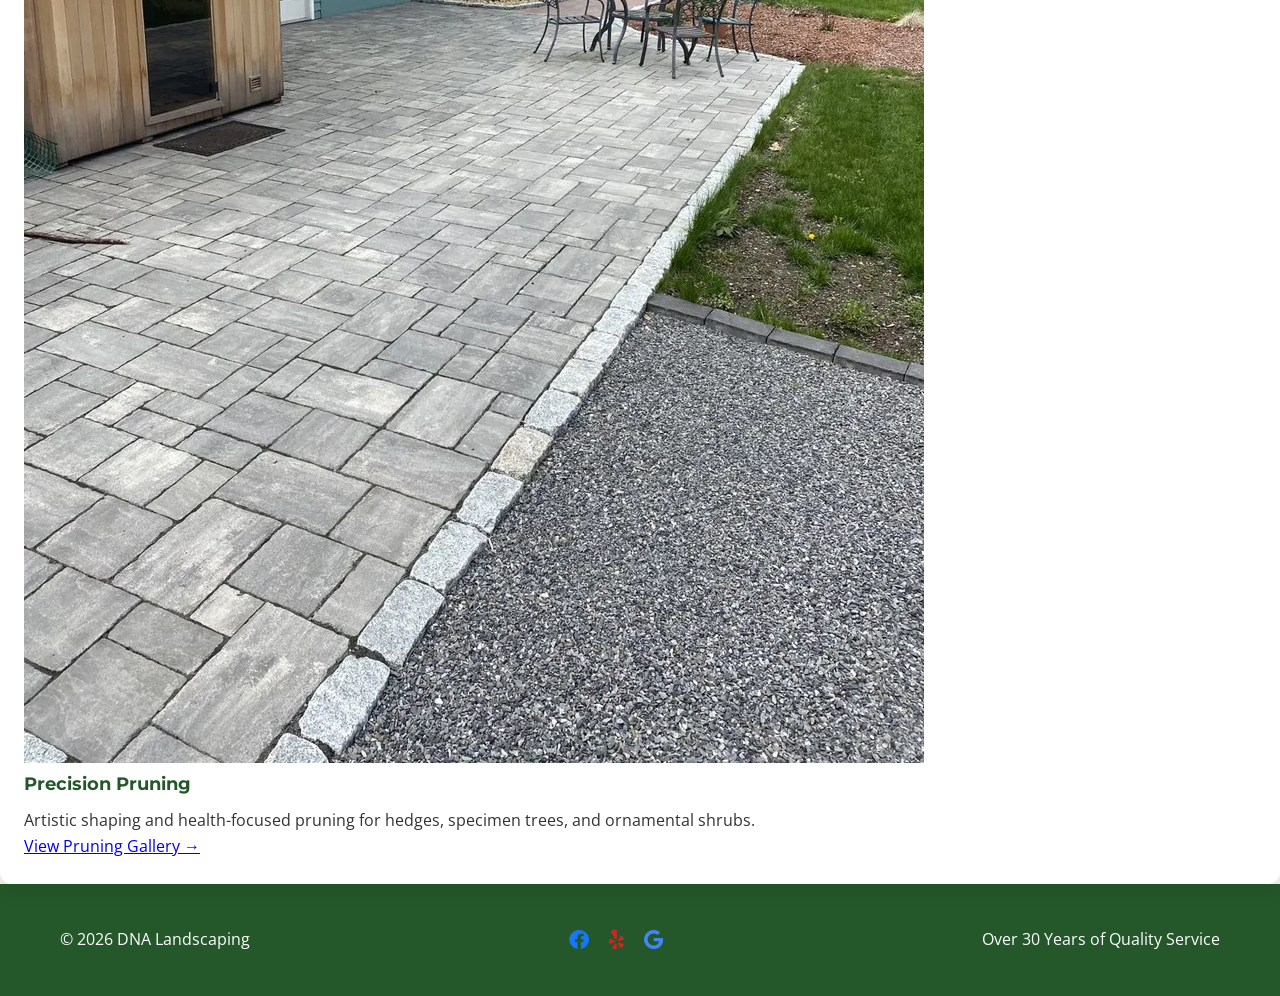
==== commit d7ff8958: "Update services section with new layout and content Replaced existing services section with a new gr" ====
--- a/services/index.html
+++ b/services/index.html
@@ -96,40 +96,80 @@
     </section>
 
 
-        <section style="padding: 4rem 0; background: white;">
-            <div class="container">
-                <div style="display: grid; grid-template-columns: repeat(auto-fit, minmax(300px, 1fr)); gap: 2rem;">
-                  <article style="background: #fdfaf5; border-radius: 8px; padding: 2rem; box-shadow: 0 2px 8px rgba(0,0,0,0.1); border-left: 4px solid var(--leaf); padding-left: 20px;">
-    <h2 style="font-family: 'Montserrat'; color: #245729; margin-bottom: 1rem;">Hardscaping</h2>
-    <p style="margin-bottom: 1.5rem; line-height: 1.6;">Custom patios, walkways, and outdoor living spaces designed for beauty and durability.</p>
-    <a href="hardscaping.html" style="color: #c5a059; font-weight: bold; text-decoration: none;">Learn More →</a>
-</article>
-                    <article style="background: #fdfaf5; border-radius: 8px; padding: 2rem; box-shadow: 0 2px 8px rgba(0,0,0,0.1); border-left: 4px solid var(--leaf); padding-left: 20px;">
-                        <h2 style="font-family: 'Montserrat'; color: #245729; margin-bottom: 1rem;">Stone Masonry</h2>
-                        <p style="margin-bottom: 1.5rem; line-height: 1.6;">Expert stonework for foundations, walls, and decorative features. Built to last generations.</p>
-                        <a href="stone-masonry.html" style="color: #c5a059; font-weight: bold; text-decoration: none;">Learn More →</a>
-                    </article>
-
-                    <article style="background: #fdfaf5; border-radius: 8px; padding: 2rem; box-shadow: 0 2px 8px rgba(0,0,0,0.1); border-left: 4px solid var(--leaf); padding-left: 20px;">
-    <h2 style="font-family: 'Montserrat'; color: #245729; margin-bottom: 1rem;">Precision Pruning</h2>
-    <p style="margin-bottom: 1.5rem; line-height: 1.6;">Artful pruning for privacy hedges, ornamental shrubs, and specimen trees — shaping your landscape to its highest potential.</p>
-    <a href="hedge-sculpting.html" style="color: #c5a059; font-weight: bold; text-decoration: none;">Learn More →</a>
-</article>
-
-                    <article style="background: #fdfaf5; border-radius: 8px; padding: 2rem; box-shadow: 0 2px 8px rgba(0,0,0,0.1); border-left: 4px solid var(--leaf); padding-left: 20px;">
-                        <h2 style="font-family: 'Montserrat'; color: #245729; margin-bottom: 1rem;">Lawn Care</h2>
-                        <p style="margin-bottom: 1.5rem; line-height: 1.6;">Comprehensive mowing and treatment programs to keep your lawn healthy year-round.</p>
-                        <a href="lawn-care.html" style="color: #c5a059; font-weight: bold; text-decoration: none;">Learn More →</a>
-                    </article>
-
-                    <article style="background: #fdfaf5; border-radius: 8px; padding: 2rem; box-shadow: 0 2px 8px rgba(0,0,0,0.1); border-left: 4px solid var(--leaf); padding-left: 20px;">
-                        <h2 style="font-family: 'Montserrat'; color: #245729; margin-bottom: 1rem;">Retaining Walls</h2>
-                        <p style="margin-bottom: 1.5rem; line-height: 1.6;">Engineered wall systems to prevent erosion and create usable landscape space.</p>
-                        <a href="retaining-walls.html" style="color: #c5a059; font-weight: bold; text-decoration: none;">Learn More →</a>
-                    </article>
-                </div>
-            </div>
-        </section>
+        <!-- Replace the <section class="services-grid"> block in services/index.html with this -->
+<section class="services-grid">
+    <!-- 1. Lawn Maintenance -->
+    <article class="service-card reveal-on-load">
+        <div class="service-image">
+            <img src="../assets/images/projects/dna_project_08.webp" alt="Precision Lawn Maintenance">
+        </div>
+        <div class="service-content">
+            <h3>Lawn Maintenance</h3>
+            <p>Full-season care using premium products and precision mowing techniques for a golf-course finish.</p>
+            <a href="lawn-care.html" class="btn-text">Explore Lawn Care →</a>
+        </div>
+    </article>
+
+    <!-- 2. Hardscaping & Stonework -->
+    <article class="service-card reveal-on-load">
+        <div class="service-image">
+            <img src="../assets/images/projects/dna_project_02.webp" alt="Custom Hardscaping & Stonework">
+        </div>
+        <div class="service-content">
+            <h3>Hardscaping & Stonework</h3>
+            <p>Custom patios, structural walls, and elegant water features designed for durability and aesthetics.</p>
+            <a href="hardscaping.html" class="btn-text">View Hardscapes →</a>
+        </div>
+    </article>
+
+    <!-- 3. Spring & Fall Cleanups -->
+    <article class="service-card reveal-on-load">
+        <div class="service-image">
+            <img src="../assets/images/projects/dna_project_26.webp" alt="Property Cleanups">
+        </div>
+        <div class="service-content">
+            <h3>Spring & Fall Cleanups</h3>
+            <p>Comprehensive property resets including leaf removal, bed clearing, and seasonal debris management.</p>
+            <a href="cleanups.html" class="btn-text">Schedule Cleanup →</a>
+        </div>
+    </article>
+
+    <!-- 4. Landscape Planting -->
+    <article class="service-card reveal-on-load">
+        <div class="service-image">
+            <img src="../assets/images/projects/dna_project_13.webp" alt="Landscape Planting">
+        </div>
+        <div class="service-content">
+            <h3>Landscape Planting</h3>
+            <p>Professional design and installation of perennials, shrubs, and ornamental trees suited for your soil.</p>
+            <a href="planting.html" class="btn-text">See Planting Services →</a>
+        </div>
+    </article>
+
+    <!-- 5. Professional Mulching -->
+    <article class="service-card reveal-on-load">
+        <div class="service-image">
+            <img src="../assets/images/projects/dna_project_20.webp" alt="Premium Mulching">
+        </div>
+        <div class="service-content">
+            <h3>Professional Mulching</h3>
+            <p>Deep-edge bed definition and premium mulch application to protect roots and enhance curb appeal.</p>
+            <a href="mulching.html" class="btn-text">Mulching Details →</a>
+        </div>
+    </article>
+
+    <!-- 6. Precision Pruning -->
+    <article class="service-card reveal-on-load">
+        <div class="service-image">
+            <img src="../assets/images/projects/dna_project_11.webp" alt="Precision Pruning">
+        </div>
+        <div class="service-content">
+            <h3>Precision Pruning</h3>
+            <p>Artistic shaping and health-focused pruning for hedges, specimen trees, and ornamental shrubs.</p>
+            <a href="hedge-sculpting.html" class="btn-text">View Pruning Gallery →</a>
+        </div>
+    </article>
+</section>
     </main>
 
   <footer class="site-footer">
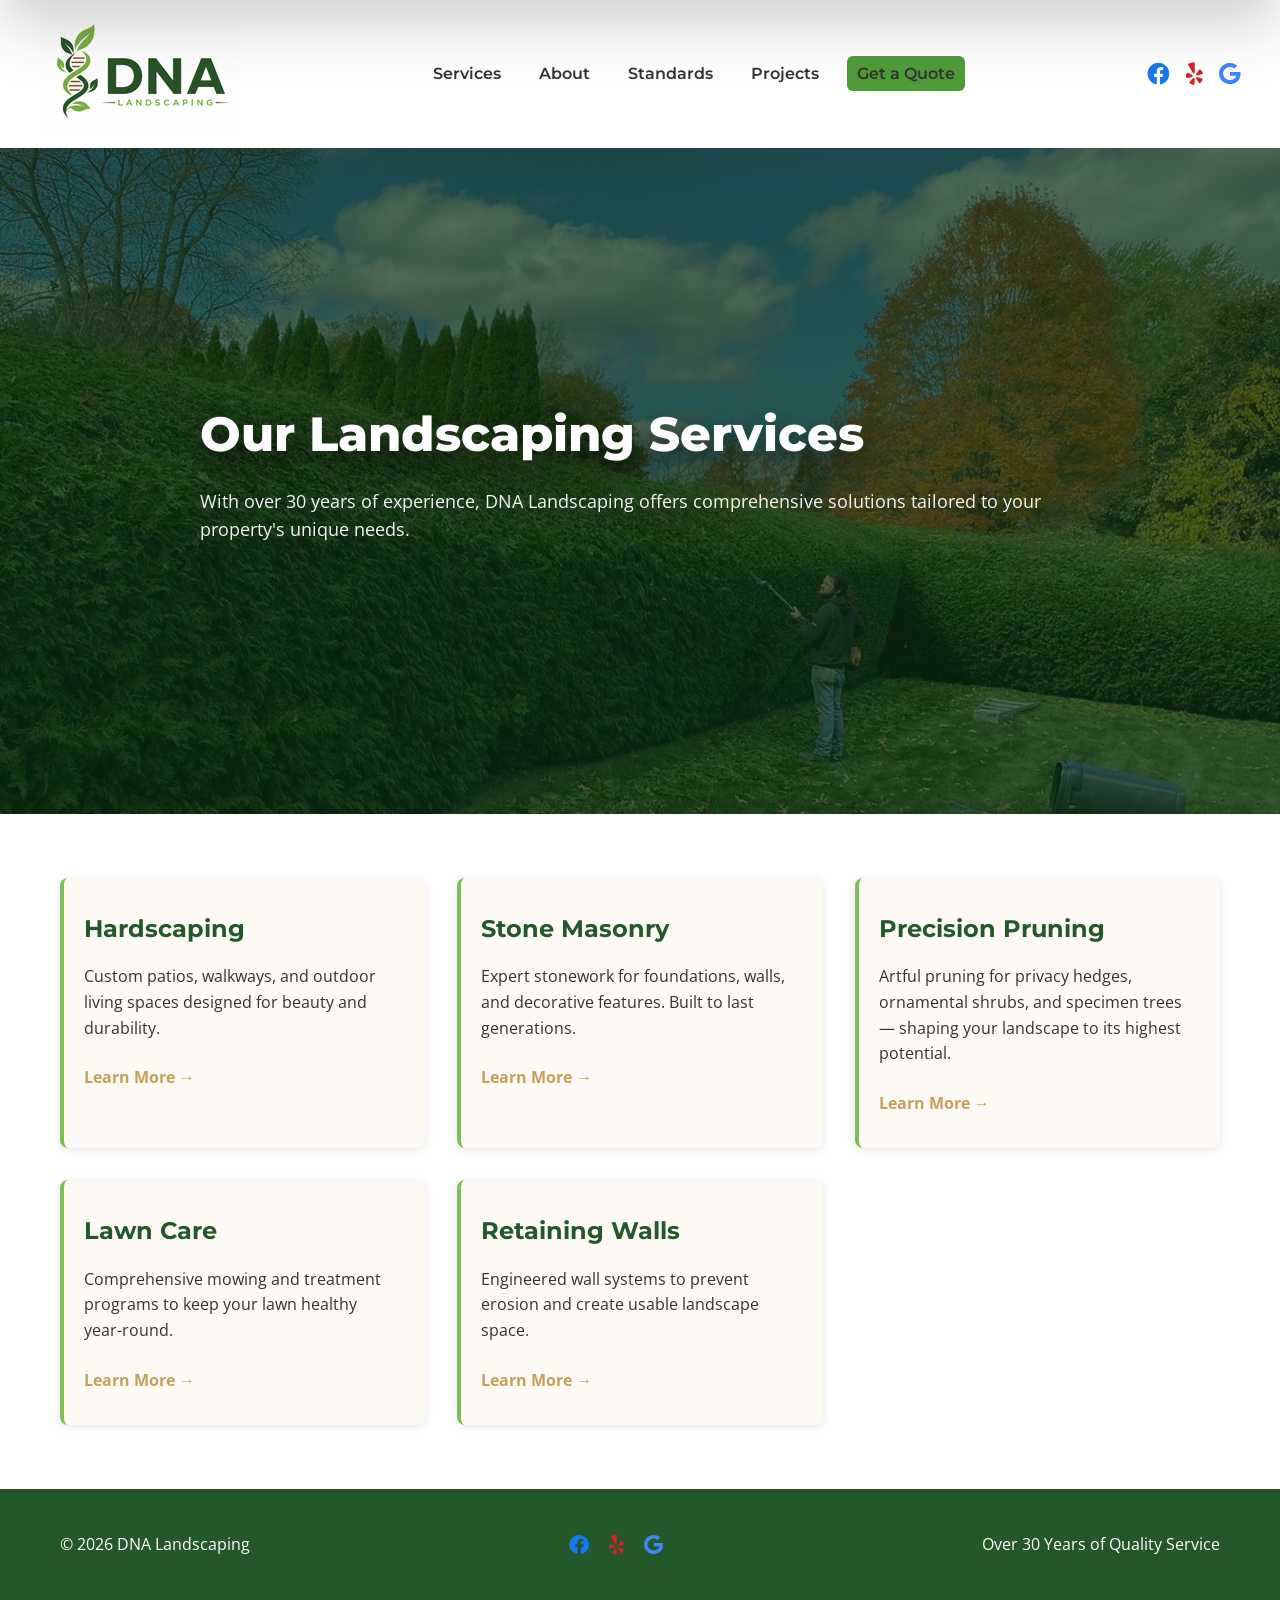
==== commit a9637b44: "Replace services section with new layout and content" ====
--- a/services/index.html
+++ b/services/index.html
@@ -96,80 +96,40 @@
     </section>
 
 
-        <!-- Replace the <section class="services-grid"> block in services/index.html with this -->
-<section class="services-grid">
-    <!-- 1. Lawn Maintenance -->
-    <article class="service-card reveal-on-load">
-        <div class="service-image">
-            <img src="../assets/images/projects/dna_project_08.webp" alt="Precision Lawn Maintenance">
-        </div>
-        <div class="service-content">
-            <h3>Lawn Maintenance</h3>
-            <p>Full-season care using premium products and precision mowing techniques for a golf-course finish.</p>
-            <a href="lawn-care.html" class="btn-text">Explore Lawn Care →</a>
-        </div>
-    </article>
+        <section style="padding: 4rem 0; background: white;">
+            <div class="container">
+                <div style="display: grid; grid-template-columns: repeat(auto-fit, minmax(300px, 1fr)); gap: 2rem;">
+                  <article style="background: #fdfaf5; border-radius: 8px; padding: 2rem; box-shadow: 0 2px 8px rgba(0,0,0,0.1); border-left: 4px solid var(--leaf); padding-left: 20px;">
+    <h2 style="font-family: 'Montserrat'; color: #245729; margin-bottom: 1rem;">Hardscaping</h2>
+    <p style="margin-bottom: 1.5rem; line-height: 1.6;">Custom patios, walkways, and outdoor living spaces designed for beauty and durability.</p>
+    <a href="hardscaping.html" style="color: #c5a059; font-weight: bold; text-decoration: none;">Learn More →</a>
+</article>
+                    <article style="background: #fdfaf5; border-radius: 8px; padding: 2rem; box-shadow: 0 2px 8px rgba(0,0,0,0.1); border-left: 4px solid var(--leaf); padding-left: 20px;">
+                        <h2 style="font-family: 'Montserrat'; color: #245729; margin-bottom: 1rem;">Stone Masonry</h2>
+                        <p style="margin-bottom: 1.5rem; line-height: 1.6;">Expert stonework for foundations, walls, and decorative features. Built to last generations.</p>
+                        <a href="stone-masonry.html" style="color: #c5a059; font-weight: bold; text-decoration: none;">Learn More →</a>
+                    </article>
 
-    <!-- 2. Hardscaping & Stonework -->
-    <article class="service-card reveal-on-load">
-        <div class="service-image">
-            <img src="../assets/images/projects/dna_project_02.webp" alt="Custom Hardscaping & Stonework">
-        </div>
-        <div class="service-content">
-            <h3>Hardscaping & Stonework</h3>
-            <p>Custom patios, structural walls, and elegant water features designed for durability and aesthetics.</p>
-            <a href="hardscaping.html" class="btn-text">View Hardscapes →</a>
-        </div>
-    </article>
+                    <article style="background: #fdfaf5; border-radius: 8px; padding: 2rem; box-shadow: 0 2px 8px rgba(0,0,0,0.1); border-left: 4px solid var(--leaf); padding-left: 20px;">
+    <h2 style="font-family: 'Montserrat'; color: #245729; margin-bottom: 1rem;">Precision Pruning</h2>
+    <p style="margin-bottom: 1.5rem; line-height: 1.6;">Artful pruning for privacy hedges, ornamental shrubs, and specimen trees — shaping your landscape to its highest potential.</p>
+    <a href="hedge-sculpting.html" style="color: #c5a059; font-weight: bold; text-decoration: none;">Learn More →</a>
+</article>
 
-    <!-- 3. Spring & Fall Cleanups -->
-    <article class="service-card reveal-on-load">
-        <div class="service-image">
-            <img src="../assets/images/projects/dna_project_26.webp" alt="Property Cleanups">
-        </div>
-        <div class="service-content">
-            <h3>Spring & Fall Cleanups</h3>
-            <p>Comprehensive property resets including leaf removal, bed clearing, and seasonal debris management.</p>
-            <a href="cleanups.html" class="btn-text">Schedule Cleanup →</a>
-        </div>
-    </article>
+                    <article style="background: #fdfaf5; border-radius: 8px; padding: 2rem; box-shadow: 0 2px 8px rgba(0,0,0,0.1); border-left: 4px solid var(--leaf); padding-left: 20px;">
+                        <h2 style="font-family: 'Montserrat'; color: #245729; margin-bottom: 1rem;">Lawn Care</h2>
+                        <p style="margin-bottom: 1.5rem; line-height: 1.6;">Comprehensive mowing and treatment programs to keep your lawn healthy year-round.</p>
+                        <a href="lawn-care.html" style="color: #c5a059; font-weight: bold; text-decoration: none;">Learn More →</a>
+                    </article>
 
-    <!-- 4. Landscape Planting -->
-    <article class="service-card reveal-on-load">
-        <div class="service-image">
-            <img src="../assets/images/projects/dna_project_13.webp" alt="Landscape Planting">
-        </div>
-        <div class="service-content">
-            <h3>Landscape Planting</h3>
-            <p>Professional design and installation of perennials, shrubs, and ornamental trees suited for your soil.</p>
-            <a href="planting.html" class="btn-text">See Planting Services →</a>
-        </div>
-    </article>
-
-    <!-- 5. Professional Mulching -->
-    <article class="service-card reveal-on-load">
-        <div class="service-image">
-            <img src="../assets/images/projects/dna_project_20.webp" alt="Premium Mulching">
-        </div>
-        <div class="service-content">
-            <h3>Professional Mulching</h3>
-            <p>Deep-edge bed definition and premium mulch application to protect roots and enhance curb appeal.</p>
-            <a href="mulching.html" class="btn-text">Mulching Details →</a>
-        </div>
-    </article>
-
-    <!-- 6. Precision Pruning -->
-    <article class="service-card reveal-on-load">
-        <div class="service-image">
-            <img src="../assets/images/projects/dna_project_11.webp" alt="Precision Pruning">
-        </div>
-        <div class="service-content">
-            <h3>Precision Pruning</h3>
-            <p>Artistic shaping and health-focused pruning for hedges, specimen trees, and ornamental shrubs.</p>
-            <a href="hedge-sculpting.html" class="btn-text">View Pruning Gallery →</a>
-        </div>
-    </article>
-</section>
+                    <article style="background: #fdfaf5; border-radius: 8px; padding: 2rem; box-shadow: 0 2px 8px rgba(0,0,0,0.1); border-left: 4px solid var(--leaf); padding-left: 20px;">
+                        <h2 style="font-family: 'Montserrat'; color: #245729; margin-bottom: 1rem;">Retaining Walls</h2>
+                        <p style="margin-bottom: 1.5rem; line-height: 1.6;">Engineered wall systems to prevent erosion and create usable landscape space.</p>
+                        <a href="retaining-walls.html" style="color: #c5a059; font-weight: bold; text-decoration: none;">Learn More →</a>
+                    </article>
+                </div>
+            </div>
+        </section>
     </main>
 
   <footer class="site-footer">
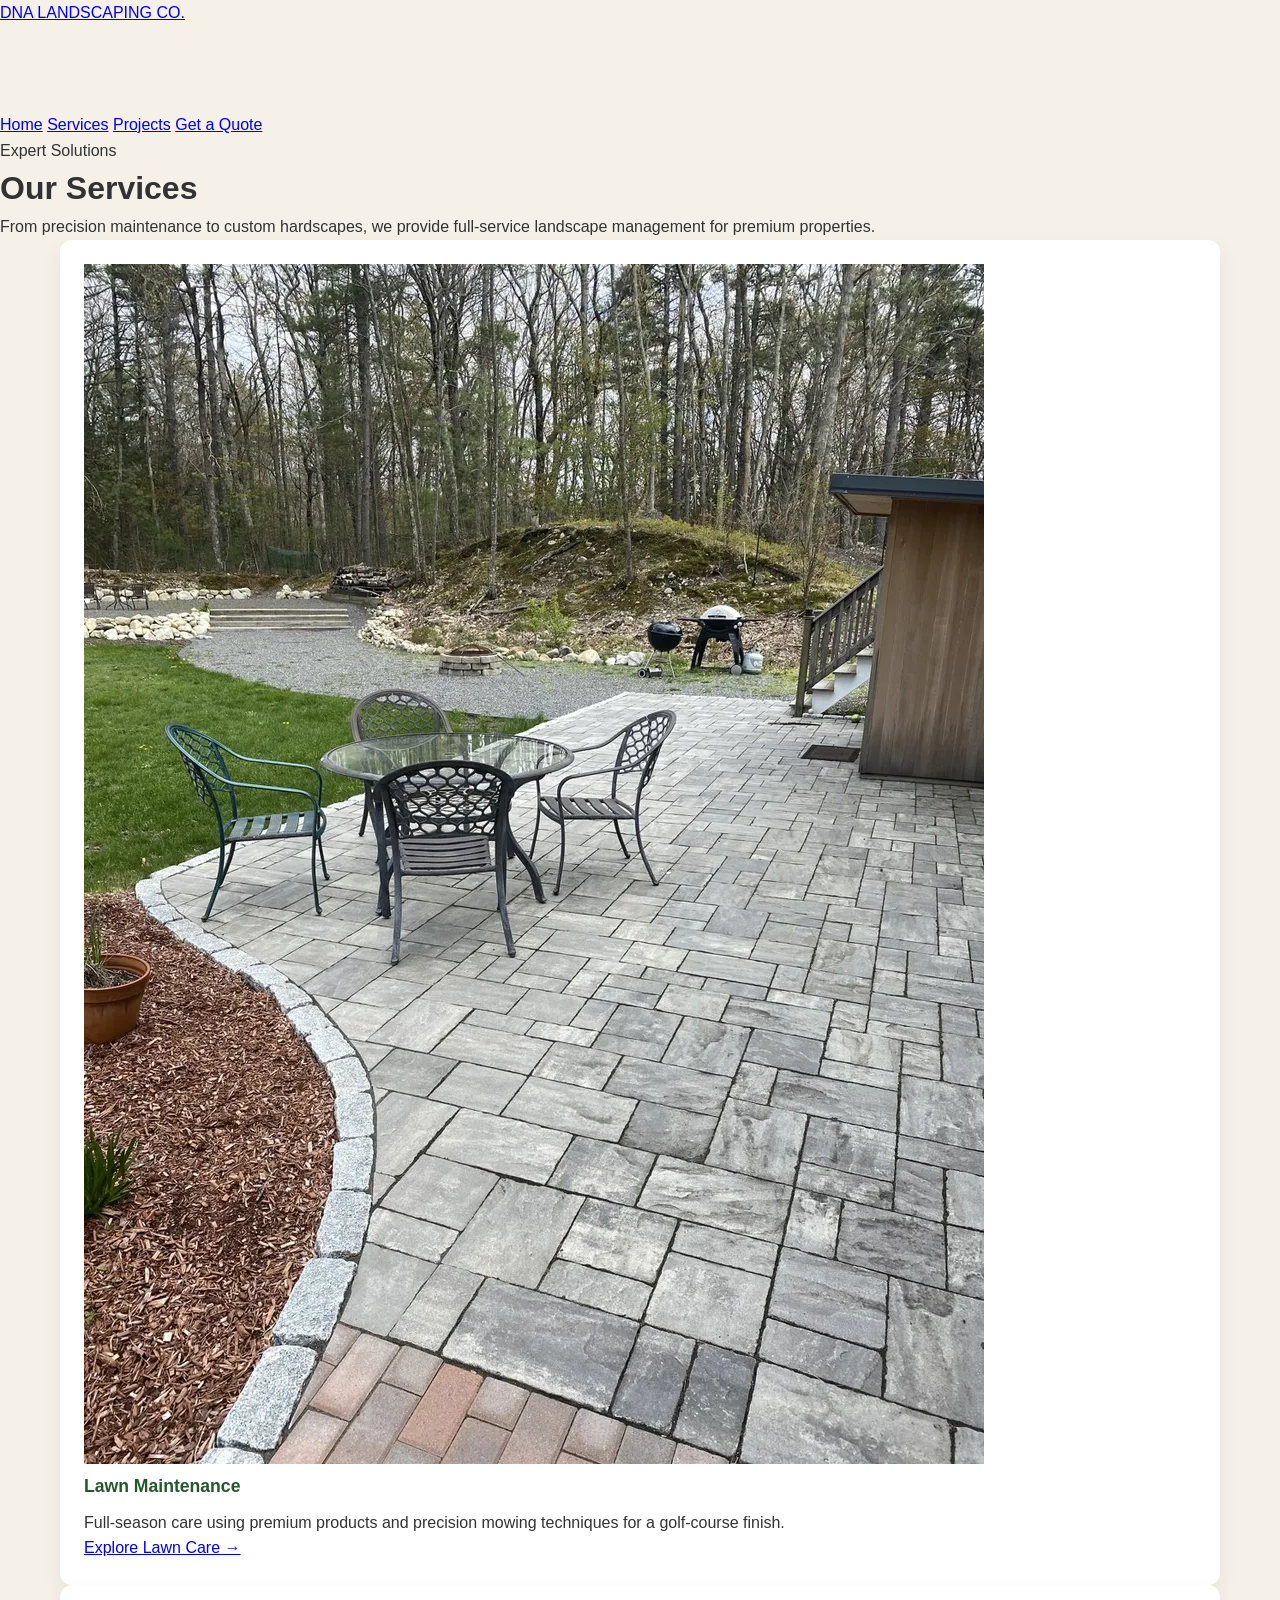
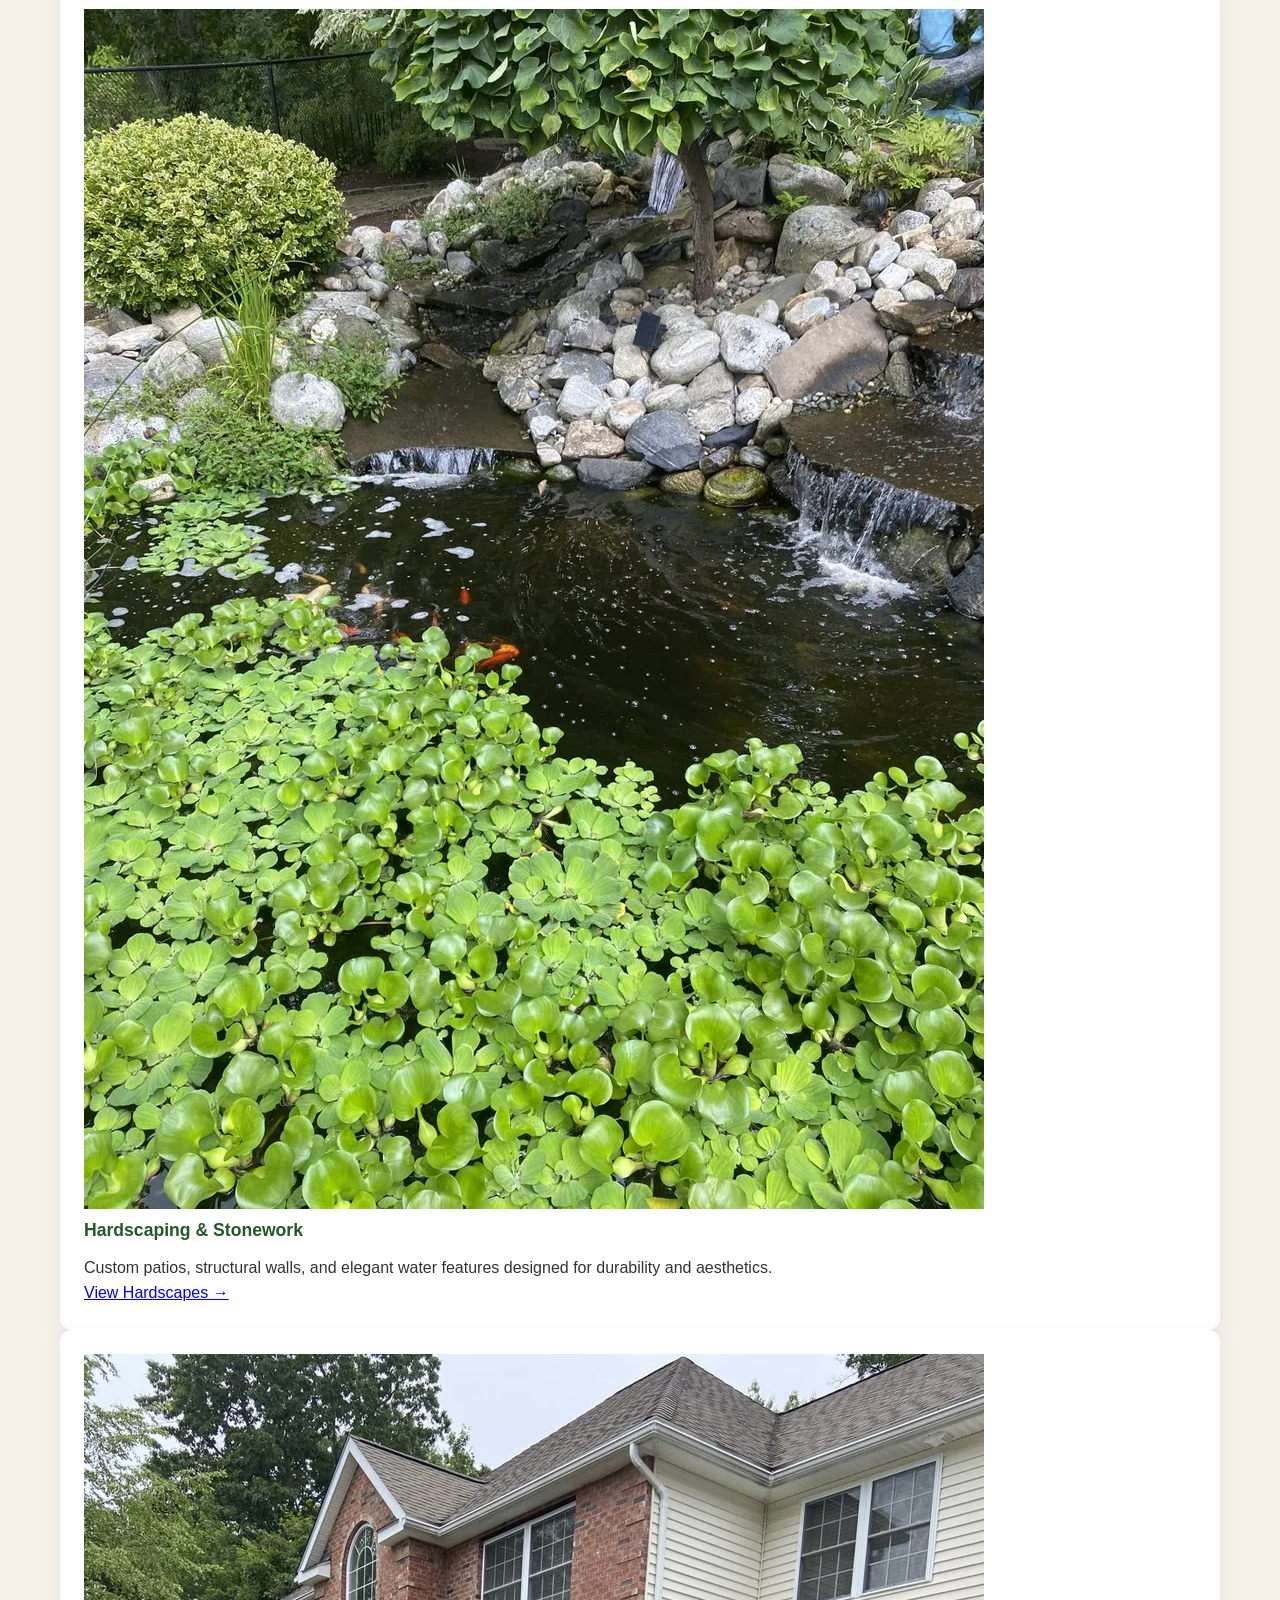
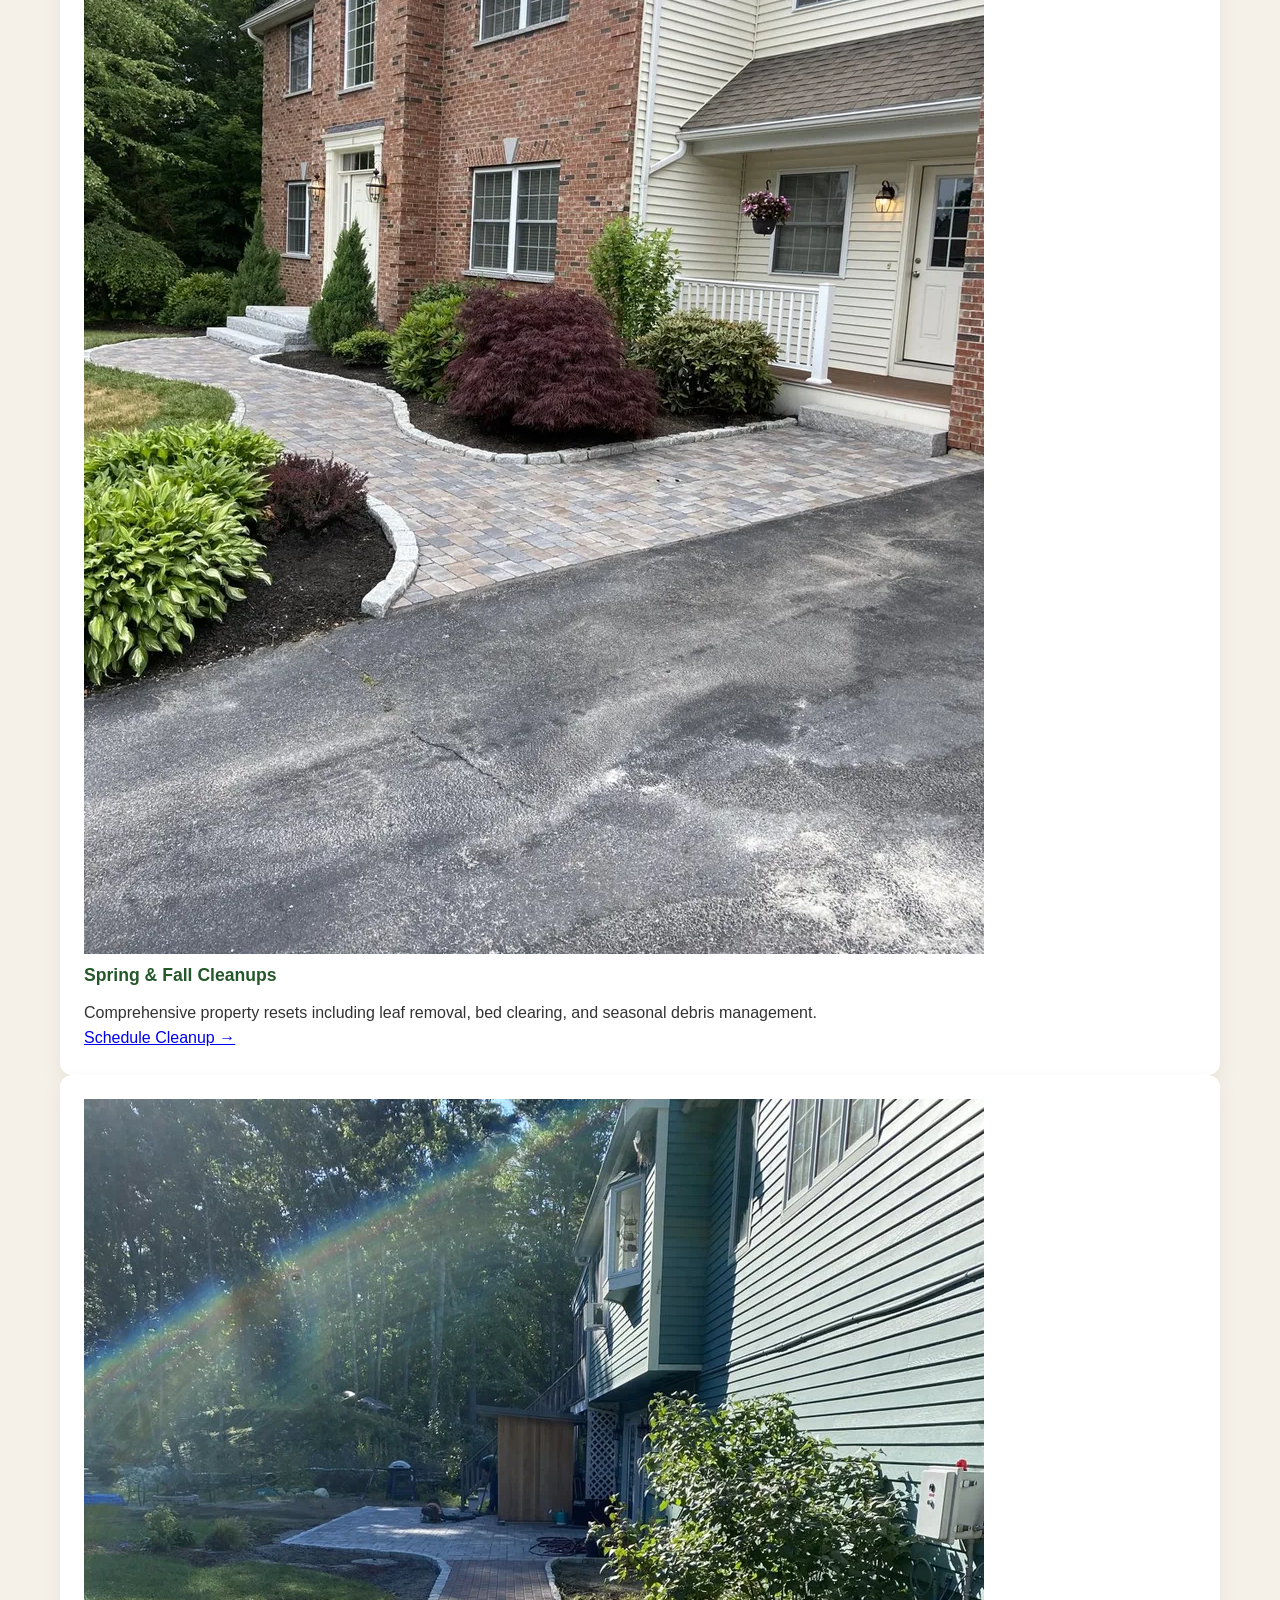
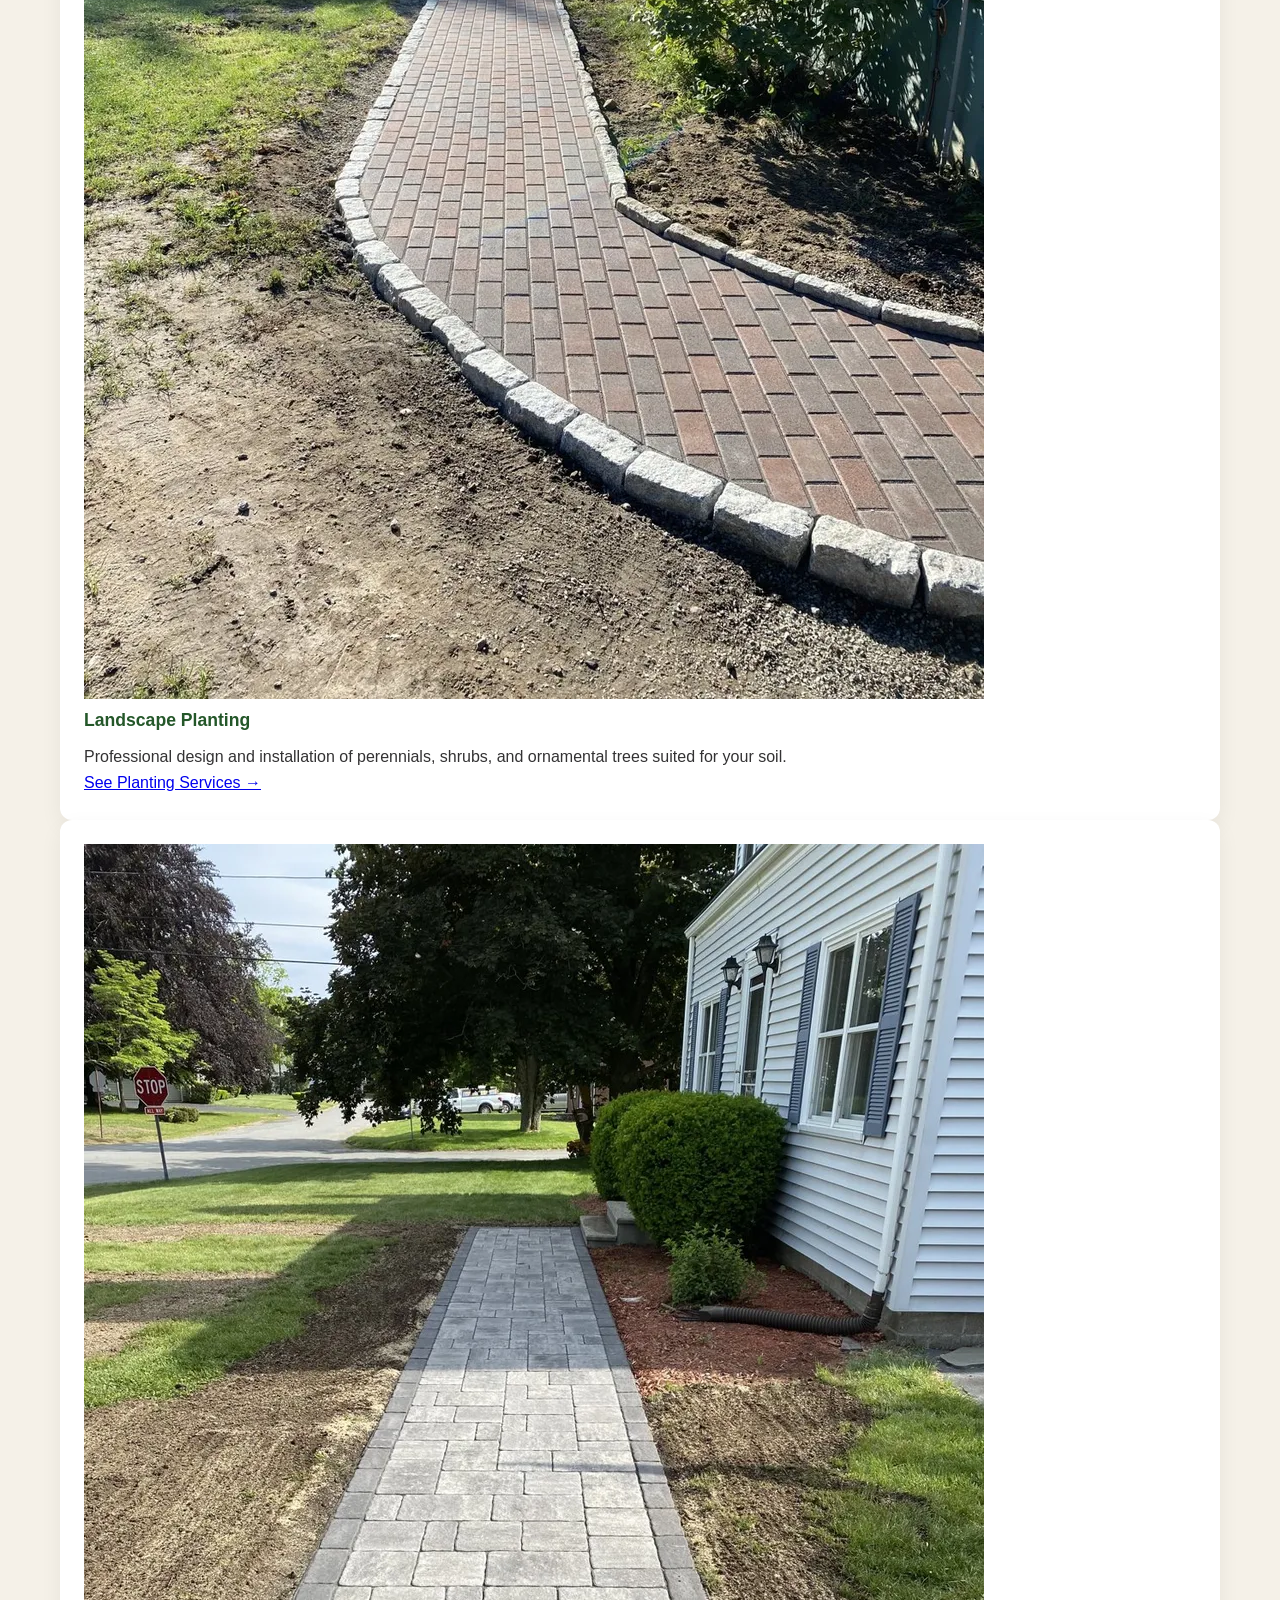
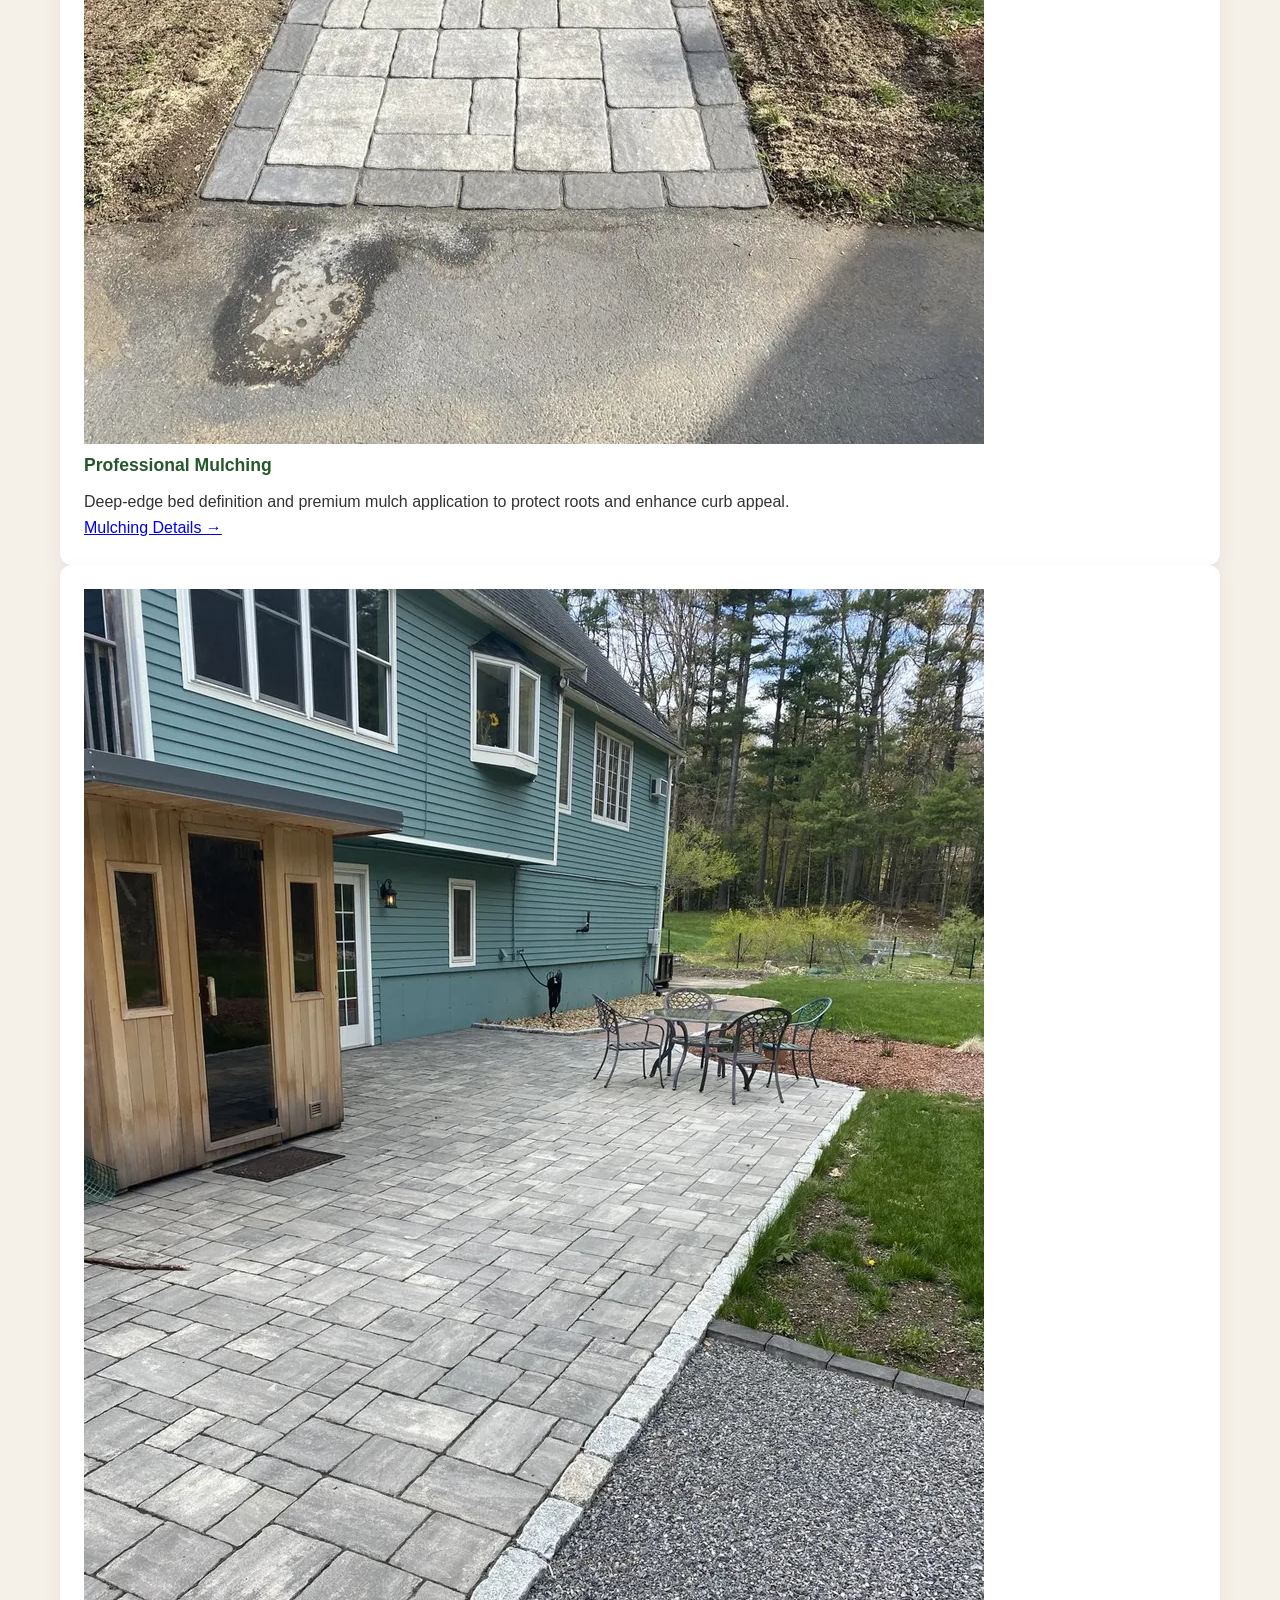
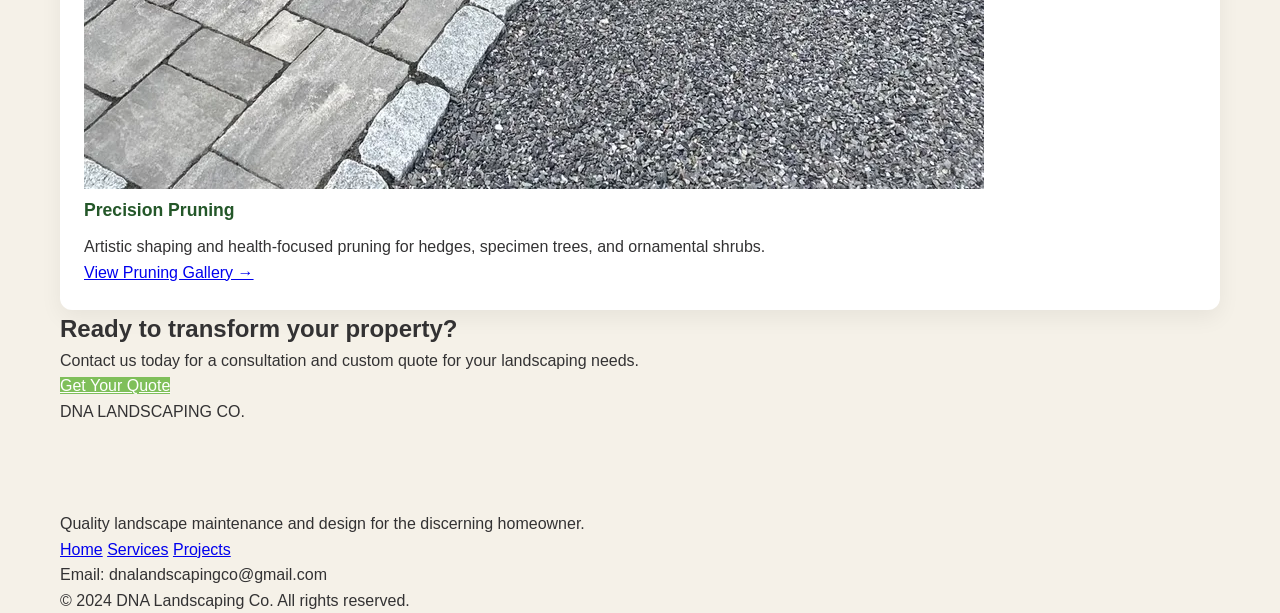
==== commit a8e5389f: "Revise services page layout and content Updated the HTML structure and content for the services page" ====
--- a/services/index.html
+++ b/services/index.html
@@ -1,197 +1,142 @@
-<!doctype html>
-<html lang="en" class="no-js">
+<!DOCTYPE html>
+<html lang="en">
 <head>
-  <meta charset="utf-8" />
-  <meta name="viewport" content="width=device-width, initial-scale=1" />
-  <script>document.documentElement.className = document.documentElement.className.replace('no-js','js');</script>
-  <title>Landscaping Services | DNA Landscaping</title>
-  <meta name="author" content="DNA Landscaping">
-  <meta name="robots" content="index, follow, max-image-preview:large, max-snippet:-1, max-video-preview:-1">
-  <meta name="theme-color" content="#245729">
-  <meta property="og:type" content="website">
-  <meta property="og:site_name" content="DNA Landscaping">
-  <meta property="og:locale" content="en_US">
-  <meta property="og:title" content="Landscaping Services | DNA Landscaping">
-  <meta property="og:image" content="https://www.dnalandscapingco.com/assets/images/og-cover.jpg">
-  <meta property="og:image:width" content="1200">
-  <meta property="og:image:height" content="630">
-  <meta name="twitter:card" content="summary_large_image">
-  <meta name="twitter:title" content="Landscaping Services | DNA Landscaping">
-  <meta name="twitter:image" content="https://www.dnalandscapingco.com/assets/images/og-cover.jpg">
-  <link rel="icon" type="image/png" href="/favicons/favicon-96x96.png" sizes="96x96">
-  <link rel="icon" type="image/svg+xml" href="/favicons/favicon.svg">
-  <link rel="shortcut icon" href="/favicons/favicon.ico">
-  <link rel="apple-touch-icon" sizes="180x180" href="/favicons/apple-touch-icon.png">
-  <link rel="manifest" href="/favicons/site.webmanifest">
-  <link rel="preconnect" href="https://fonts.googleapis.com">
-  <link rel="preconnect" href="https://fonts.gstatic.com" crossorigin>
-  <link href="https://fonts.googleapis.com/css2?family=Montserrat:wght@600;700;800&family=Open+Sans:wght@400;600&display=swap" rel="stylesheet">
-  <link rel="stylesheet" href="https://cdnjs.cloudflare.com/ajax/libs/font-awesome/6.0.0/css/all.min.css">
-  <link rel="stylesheet" href="/brand_styles.css" />
-  <style>
-    .social-icons { display:flex; align-items:center; gap:16px; }
-    .social-icons a { color:var(--char); font-size:18px; transition:color 220ms; text-decoration:none; }
-    .social-icons a:hover { color:var(--leaf-strong); }
-    .social-icons a .fa-facebook { color:#1877F2; }
-    .social-icons a .fa-yelp { color:#d32323; }
-    .social-icons a .fa-google { color:#4285F4; }
-    @media(max-width:640px){ .social-icons { display:none; } }
-  </style>
+    <meta charset="UTF-8">
+    <meta name="viewport" content="width=device-width, initial-scale=1.0">
+    <title>Professional Landscaping Services | DNA Landscaping Co.</title>
+    <link rel="stylesheet" href="../style.css">
+    <link rel="stylesheet" href="../brand_styles.css">
+    <link rel="preconnect" href="https://fonts.googleapis.com">
+    <link rel="preconnect" href="https://fonts.gstatic.com" crossorigin>
+    <link href="https://fonts.googleapis.com/css2?family=Playfair+Display:ital,wght@0,400;0,700;1,400&family=Inter:wght@300;400;600&display=swap" rel="stylesheet">
 </head>
-<body>
-  <a class="skip-link" href="#main-content">Skip to main content</a>
-  <header class="site-header" id="site-header">
-    <div class="container header-row">
-      <a class="brand" href="/" aria-label="DNA Landscaping Home">
-        <img class="logo" src="/dna_landscaping_brand_assets/logos/dna_primary_horizontal_200.png" alt="DNA Landscaping logo" fetchpriority="high" decoding="async">
-      </a>
-      <nav class="main-nav" aria-label="Main navigation">
-        <ul>
-          <li><a href="/services/" class="nav-link">Services</a></li>
-          <li><a href="/index.html#about" class="nav-link">About</a></li>
-          <li><a href="/index.html#standards" class="nav-link">Standards</a></li>
-          <li><a href="/projects.html" class="nav-link">Projects</a></li>
-          <li><a class="contact-cta nav-link" href="/index.html#contact">Get a Quote</a></li>
-        </ul>
-      </nav>
-      <div class="social-icons">
-        <a href="https://www.facebook.com/DNAlandscapingco" target="_blank" aria-label="Facebook"><i class="fab fa-facebook fa-lg"></i></a>
-        <a href="https://www.yelp.com/biz/dna-landscaping-westborough" target="_blank" aria-label="Yelp"><i class="fab fa-yelp fa-lg"></i></a>
-        <a href="https://g.page/r/Cfc1ltPDd40gEBM/review" target="_blank" aria-label="Google Reviews"><i class="fab fa-google fa-lg"></i></a>
-      </div>
-      <button class="mobile-menu-button" id="mobile-menu-button" aria-controls="mobile-nav" aria-expanded="false" aria-label="Open menu">
-        <svg width="28" height="28" viewBox="0 0 24 24" aria-hidden="true" focusable="false">
-          <path class="ham-top" d="M3 7h18" stroke="currentColor" stroke-width="2" stroke-linecap="round"></path>
-          <path class="ham-mid" d="M3 12h18" stroke="currentColor" stroke-width="2" stroke-linecap="round"></path>
-          <path class="ham-btm" d="M3 17h18" stroke="currentColor" stroke-width="2" stroke-linecap="round"></path>
-        </svg>
-      </button>
-    </div>
-  </header>
+<body class="services-page">
+    <nav class="glass-nav">
+        <div class="nav-container">
+            <a href="../index.html" class="logo">DNA LANDSCAPING CO.</a>
+            <div class="nav-links">
+                <a href="../index.html">Home</a>
+                <a href="index.html" class="active">Services</a>
+                <a href="../projects.html">Projects</a>
+                <a href="mailto:dnalandscapingco@gmail.com" class="nav-cta">Get a Quote</a>
+            </div>
+        </div>
+    </nav>
 
-  <div id="mobile-nav" class="mobile-nav" aria-hidden="true" role="dialog" aria-label="Mobile navigation">
-    <div class="mobile-overlay" id="mobile-overlay" tabindex="-1" aria-hidden="true"></div>
-    <div class="mobile-panel" role="document" aria-modal="true">
-      <div class="mobile-panel-inner">
-        <button class="mobile-close" id="mobile-close" aria-label="Close menu">&times;</button>
-        <ul>
-          <li><a href="/services/" class="mobile-nav-link">Services</a></li>
-          <li><a href="/index.html#about" class="mobile-nav-link">About</a></li>
-          <li><a href="/index.html#standards" class="mobile-nav-link">Standards</a></li>
-          <li><a href="/projects.html" class="mobile-nav-link">Projects</a></li>
-          <li><a class="mobile-contact" href="/index.html#contact">Get a Quote</a></li>
-        </ul>
-      </div>
-    </div>
-  </div>
+    <header class="service-hero">
+        <div class="hero-content reveal-on-load">
+            <span class="eyebrow">Expert Solutions</span>
+            <h1>Our Services</h1>
+            <p>From precision maintenance to custom hardscapes, we provide full-service landscape management for premium properties.</p>
+        </div>
+    </header>
 
-  <main id="main-content">
-    <section class="hero" aria-label="Hero">
-      <div class="hero-inner container">
-        <div class="hero-text reveal-on-load">
-          <h1 class="hero-title" data-text="Our Landscaping Services">Our Landscaping Services</h1>
-          <p class="hero-sub">With over 30 years of experience, DNA Landscaping offers comprehensive solutions tailored to your property's unique needs.</p>
-        </div>
-      </div>
-    </section>
+    <main class="container">
+        <section class="services-grid">
+            <!-- 1. Lawn Maintenance -->
+            <article class="service-card reveal-on-load">
+                <div class="service-image">
+                    <img src="../assets/images/projects/dna_project_08.webp" alt="Precision Lawn Maintenance">
+                </div>
+                <div class="service-content">
+                    <h3>Lawn Maintenance</h3>
+                    <p>Full-season care using premium products and precision mowing techniques for a golf-course finish.</p>
+                    <a href="lawn-care.html" class="btn-text">Explore Lawn Care →</a>
+                </div>
+            </article>
 
+            <!-- 2. Hardscaping & Stonework -->
+            <article class="service-card reveal-on-load">
+                <div class="service-image">
+                    <img src="../assets/images/projects/dna_project_02.webp" alt="Custom Hardscaping & Stonework">
+                </div>
+                <div class="service-content">
+                    <h3>Hardscaping & Stonework</h3>
+                    <p>Custom patios, structural walls, and elegant water features designed for durability and aesthetics.</p>
+                    <a href="hardscaping.html" class="btn-text">View Hardscapes →</a>
+                </div>
+            </article>
 
-        <section style="padding: 4rem 0; background: white;">
-            <div class="container">
-                <div style="display: grid; grid-template-columns: repeat(auto-fit, minmax(300px, 1fr)); gap: 2rem;">
-                  <article style="background: #fdfaf5; border-radius: 8px; padding: 2rem; box-shadow: 0 2px 8px rgba(0,0,0,0.1); border-left: 4px solid var(--leaf); padding-left: 20px;">
-    <h2 style="font-family: 'Montserrat'; color: #245729; margin-bottom: 1rem;">Hardscaping</h2>
-    <p style="margin-bottom: 1.5rem; line-height: 1.6;">Custom patios, walkways, and outdoor living spaces designed for beauty and durability.</p>
-    <a href="hardscaping.html" style="color: #c5a059; font-weight: bold; text-decoration: none;">Learn More →</a>
-</article>
-                    <article style="background: #fdfaf5; border-radius: 8px; padding: 2rem; box-shadow: 0 2px 8px rgba(0,0,0,0.1); border-left: 4px solid var(--leaf); padding-left: 20px;">
-                        <h2 style="font-family: 'Montserrat'; color: #245729; margin-bottom: 1rem;">Stone Masonry</h2>
-                        <p style="margin-bottom: 1.5rem; line-height: 1.6;">Expert stonework for foundations, walls, and decorative features. Built to last generations.</p>
-                        <a href="stone-masonry.html" style="color: #c5a059; font-weight: bold; text-decoration: none;">Learn More →</a>
-                    </article>
+            <!-- 3. Spring & Fall Cleanups -->
+            <article class="service-card reveal-on-load">
+                <div class="service-image">
+                    <img src="../assets/images/projects/dna_project_26.webp" alt="Property Cleanups">
+                </div>
+                <div class="service-content">
+                    <h3>Spring & Fall Cleanups</h3>
+                    <p>Comprehensive property resets including leaf removal, bed clearing, and seasonal debris management.</p>
+                    <a href="cleanups.html" class="btn-text">Schedule Cleanup →</a>
+                </div>
+            </article>
 
-                    <article style="background: #fdfaf5; border-radius: 8px; padding: 2rem; box-shadow: 0 2px 8px rgba(0,0,0,0.1); border-left: 4px solid var(--leaf); padding-left: 20px;">
-    <h2 style="font-family: 'Montserrat'; color: #245729; margin-bottom: 1rem;">Precision Pruning</h2>
-    <p style="margin-bottom: 1.5rem; line-height: 1.6;">Artful pruning for privacy hedges, ornamental shrubs, and specimen trees — shaping your landscape to its highest potential.</p>
-    <a href="hedge-sculpting.html" style="color: #c5a059; font-weight: bold; text-decoration: none;">Learn More →</a>
-</article>
+            <!-- 4. Landscape Planting -->
+            <article class="service-card reveal-on-load">
+                <div class="service-image">
+                    <img src="../assets/images/projects/dna_project_13.webp" alt="Landscape Planting">
+                </div>
+                <div class="service-content">
+                    <h3>Landscape Planting</h3>
+                    <p>Professional design and installation of perennials, shrubs, and ornamental trees suited for your soil.</p>
+                    <a href="planting.html" class="btn-text">See Planting Services →</a>
+                </div>
+            </article>
 
-                    <article style="background: #fdfaf5; border-radius: 8px; padding: 2rem; box-shadow: 0 2px 8px rgba(0,0,0,0.1); border-left: 4px solid var(--leaf); padding-left: 20px;">
-                        <h2 style="font-family: 'Montserrat'; color: #245729; margin-bottom: 1rem;">Lawn Care</h2>
-                        <p style="margin-bottom: 1.5rem; line-height: 1.6;">Comprehensive mowing and treatment programs to keep your lawn healthy year-round.</p>
-                        <a href="lawn-care.html" style="color: #c5a059; font-weight: bold; text-decoration: none;">Learn More →</a>
-                    </article>
+            <!-- 5. Professional Mulching -->
+            <article class="service-card reveal-on-load">
+                <div class="service-image">
+                    <img src="../assets/images/projects/dna_project_20.webp" alt="Premium Mulching">
+                </div>
+                <div class="service-content">
+                    <h3>Professional Mulching</h3>
+                    <p>Deep-edge bed definition and premium mulch application to protect roots and enhance curb appeal.</p>
+                    <a href="mulching.html" class="btn-text">Mulching Details →</a>
+                </div>
+            </article>
 
-                    <article style="background: #fdfaf5; border-radius: 8px; padding: 2rem; box-shadow: 0 2px 8px rgba(0,0,0,0.1); border-left: 4px solid var(--leaf); padding-left: 20px;">
-                        <h2 style="font-family: 'Montserrat'; color: #245729; margin-bottom: 1rem;">Retaining Walls</h2>
-                        <p style="margin-bottom: 1.5rem; line-height: 1.6;">Engineered wall systems to prevent erosion and create usable landscape space.</p>
-                        <a href="retaining-walls.html" style="color: #c5a059; font-weight: bold; text-decoration: none;">Learn More →</a>
-                    </article>
+            <!-- 6. Precision Pruning -->
+            <article class="service-card reveal-on-load">
+                <div class="service-image">
+                    <img src="../assets/images/projects/dna_project_11.webp" alt="Precision Pruning">
                 </div>
-            </div>
+                <div class="service-content">
+                    <h3>Precision Pruning</h3>
+                    <p>Artistic shaping and health-focused pruning for hedges, specimen trees, and ornamental shrubs.</p>
+                    <a href="hedge-sculpting.html" class="btn-text">View Pruning Gallery →</a>
+                </div>
+            </article>
         </section>
     </main>
 
-  <footer class="site-footer">
-    <div class="container footer-row">
-      <div class="footer-left">&copy; <span id="year"></span> DNA Landscaping</div>
-      <div class="social-icons" style="gap:20px;">
-        <a href="https://www.facebook.com/DNAlandscapingco" target="_blank" aria-label="Facebook" style="color:white;font-size:20px;"><i class="fab fa-facebook"></i></a>
-        <a href="https://www.yelp.com/biz/dna-landscaping-westborough" target="_blank" aria-label="Yelp" style="color:white;font-size:20px;"><i class="fab fa-yelp"></i></a>
-        <a href="https://g.page/r/Cfc1ltPDd40gEBM/review" target="_blank" aria-label="Google Reviews" style="color:white;font-size:20px;"><i class="fab fa-google"></i></a>
-      </div>
-      <div class="footer-right">Over 30 Years of Quality Service</div>
-    </div>
-  </footer>
+    <section class="final-cta">
+        <div class="container container-narrow reveal-on-load">
+            <h2>Ready to transform your property?</h2>
+            <p>Contact us today for a consultation and custom quote for your landscaping needs.</p>
+            <a href="mailto:dnalandscapingco@gmail.com" class="btn-primary">Get Your Quote</a>
+        </div>
+    </section>
 
-  <script>
-    document.getElementById('year').textContent = new Date().getFullYear();
-    function scrollToTarget(targetId) {
-      const target = document.getElementById(targetId);
-      if (!target) return;
-      const header = document.getElementById('site-header');
-      const headerHeight = header ? header.getBoundingClientRect().height : 0;
-      const offsetTop = target.getBoundingClientRect().top + window.pageYOffset - headerHeight - 24;
-      window.scrollTo({ top: offsetTop, behavior: 'smooth' });
-    }
-    document.querySelectorAll('a[href^="#"]').forEach(anchor => {
-      anchor.addEventListener('click', function(e) {
-        const href = this.getAttribute('href');
-        if (href && href.startsWith('#')) { e.preventDefault(); scrollToTarget(href.substring(1)); }
-      });
-    });
-    window.addEventListener('load', () => {
-      document.querySelectorAll('.reveal-on-load').forEach(el => el.classList.add('reveal'));
-    });
-    (function(){
-      const observer = new IntersectionObserver((entries) => {
-        entries.forEach(entry => { if (entry.isIntersecting) { entry.target.classList.add('reveal'); observer.unobserve(entry.target); } });
-      }, { threshold: 0.1 });
-      document.querySelectorAll('.reveal-on-scroll').forEach(el => observer.observe(el));
-    })();
-    (function(){
-      const openClass = 'mobile-open';
-      const button = document.getElementById('mobile-menu-button');
-      const mobileNav = document.getElementById('mobile-nav');
-      const overlay = document.getElementById('mobile-overlay');
-      const closeBtn = document.getElementById('mobile-close');
-      if (!button || !mobileNav) return;
-      function setOpen(isOpen) {
-        button.setAttribute('aria-expanded', String(isOpen));
-        mobileNav.setAttribute('aria-hidden', String(!isOpen));
-        document.documentElement.classList.toggle(openClass, isOpen);
-        document.body.style.overflow = isOpen ? 'hidden' : '';
-      }
-      button.addEventListener('click', () => setOpen(button.getAttribute('aria-expanded') !== 'true'));
-      closeBtn.addEventListener('click', () => setOpen(false));
-      overlay.addEventListener('click', () => setOpen(false));
-      mobileNav.querySelectorAll('a[href^="#"]').forEach(link => {
-        link.addEventListener('click', function(e) {
-          const href = this.getAttribute('href');
-          if (href && href.startsWith('#')) { e.preventDefault(); setOpen(false); setTimeout(() => scrollToTarget(href.substring(1)), 260); }
-        });
-      });
-    })();
-  </script>
+    <footer>
+        <div class="container">
+            <div class="footer-grid">
+                <div class="footer-brand">
+                    <span class="logo">DNA LANDSCAPING CO.</span>
+                    <p>Quality landscape maintenance and design for the discerning homeowner.</p>
+                </div>
+                <div class="footer-links">
+                    <a href="../index.html">Home</a>
+                    <a href="index.html">Services</a>
+                    <a href="../projects.html">Projects</a>
+                </div>
+                <div class="footer-contact">
+                    <p>Email: dnalandscapingco@gmail.com</p>
+                </div>
+            </div>
+            <div class="footer-bottom">
+                <p>&copy; 2024 DNA Landscaping Co. All rights reserved.</p>
+            </div>
+        </div>
+    </footer>
+
+    <script src="../scripts.js"></script>
 </body>
 </html>
--- a/style.css
+++ b/style.css
@@ -0,0 +1,28 @@
+
+/* Request Quote styles */
+.contact-grid { display:grid; grid-template-columns:1fr 420px; gap:28px; align-items:start; }
+@media (max-width:920px){ .contact-grid{grid-template-columns:1fr;} }
+
+.contact-info h2{ color:#2C5F2D; margin:0 0 6px; font-size:24px; }
+.contact-info .lead{ color:#4b4b4b; }
+.btn-submit{ background:#2C5F2D; color:#fff; border-radius:10px; padding:11px 16px; border:none; }
+
+/* Request Quote styles */
+.contact-grid { display:grid; grid-template-columns:1fr 420px; gap:28px; align-items:start; }
+@media (max-width:920px){ .contact-grid{grid-template-columns:1fr;} }
+
+.contact-info h2{ color:#2C5F2D; margin:0 0 6px; font-size:24px; }
+.contact-info .lead{ color:#4b4b4b; }
+.btn-submit{ background:#2C5F2D; color:#fff; border-radius:10px; padding:11px 16px; border:none; }
+
+/* Quote Form Polish */
+.form-grid { display:grid; grid-template-columns:repeat(auto-fit,minmax(240px,1fr)); gap:16px; }
+.form-group input, .form-group select, .form-group textarea {
+  width:100%; padding:12px; border:1px solid #ddd; border-radius:6px; font-size:1rem;
+}
+.form-group.full { grid-column:1 / -1; }
+.btn-submit {
+  background:#2C5F2D; color:#fff; border:none; padding:14px; border-radius:8px;
+  font-weight:bold; font-size:1rem; cursor:pointer; width:100%;
+}
+.btn-submit:hover { background:#1e4a20; }
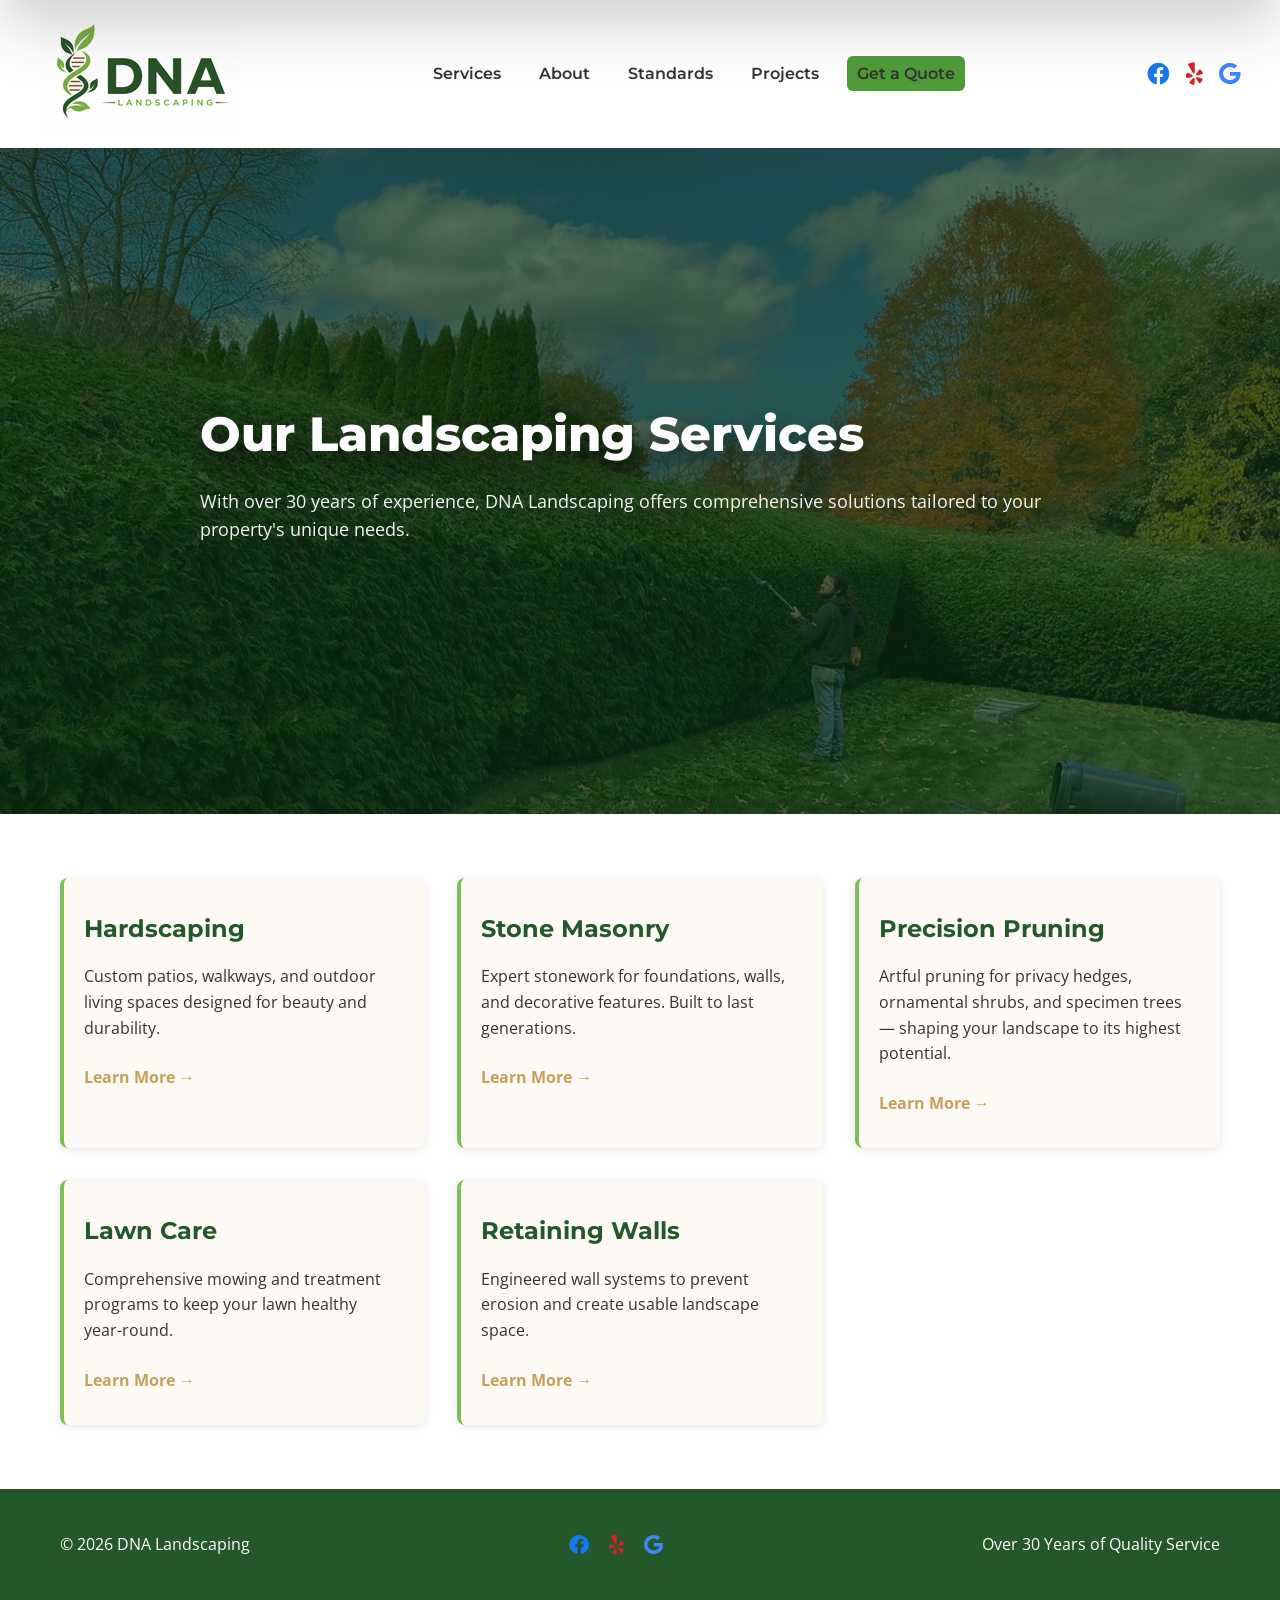
==== commit 1170e8d8: "Revise index.html for SEO and structure enhancements Updated HTML structure and added meta tags for " ====
--- a/services/index.html
+++ b/services/index.html
@@ -1,142 +1,197 @@
-<!DOCTYPE html>
-<html lang="en">
+<!doctype html>
+<html lang="en" class="no-js">
 <head>
-    <meta charset="UTF-8">
-    <meta name="viewport" content="width=device-width, initial-scale=1.0">
-    <title>Professional Landscaping Services | DNA Landscaping Co.</title>
-    <link rel="stylesheet" href="../style.css">
-    <link rel="stylesheet" href="../brand_styles.css">
-    <link rel="preconnect" href="https://fonts.googleapis.com">
-    <link rel="preconnect" href="https://fonts.gstatic.com" crossorigin>
-    <link href="https://fonts.googleapis.com/css2?family=Playfair+Display:ital,wght@0,400;0,700;1,400&family=Inter:wght@300;400;600&display=swap" rel="stylesheet">
+  <meta charset="utf-8" />
+  <meta name="viewport" content="width=device-width, initial-scale=1" />
+  <script>document.documentElement.className = document.documentElement.className.replace('no-js','js');</script>
+  <title>Landscaping Services | DNA Landscaping</title>
+  <meta name="author" content="DNA Landscaping">
+  <meta name="robots" content="index, follow, max-image-preview:large, max-snippet:-1, max-video-preview:-1">
+  <meta name="theme-color" content="#245729">
+  <meta property="og:type" content="website">
+  <meta property="og:site_name" content="DNA Landscaping">
+  <meta property="og:locale" content="en_US">
+  <meta property="og:title" content="Landscaping Services | DNA Landscaping">
+  <meta property="og:image" content="https://www.dnalandscapingco.com/assets/images/og-cover.jpg">
+  <meta property="og:image:width" content="1200">
+  <meta property="og:image:height" content="630">
+  <meta name="twitter:card" content="summary_large_image">
+  <meta name="twitter:title" content="Landscaping Services | DNA Landscaping">
+  <meta name="twitter:image" content="https://www.dnalandscapingco.com/assets/images/og-cover.jpg">
+  <link rel="icon" type="image/png" href="/favicons/favicon-96x96.png" sizes="96x96">
+  <link rel="icon" type="image/svg+xml" href="/favicons/favicon.svg">
+  <link rel="shortcut icon" href="/favicons/favicon.ico">
+  <link rel="apple-touch-icon" sizes="180x180" href="/favicons/apple-touch-icon.png">
+  <link rel="manifest" href="/favicons/site.webmanifest">
+  <link rel="preconnect" href="https://fonts.googleapis.com">
+  <link rel="preconnect" href="https://fonts.gstatic.com" crossorigin>
+  <link href="https://fonts.googleapis.com/css2?family=Montserrat:wght@600;700;800&family=Open+Sans:wght@400;600&display=swap" rel="stylesheet">
+  <link rel="stylesheet" href="https://cdnjs.cloudflare.com/ajax/libs/font-awesome/6.0.0/css/all.min.css">
+  <link rel="stylesheet" href="/brand_styles.css" />
+  <style>
+    .social-icons { display:flex; align-items:center; gap:16px; }
+    .social-icons a { color:var(--char); font-size:18px; transition:color 220ms; text-decoration:none; }
+    .social-icons a:hover { color:var(--leaf-strong); }
+    .social-icons a .fa-facebook { color:#1877F2; }
+    .social-icons a .fa-yelp { color:#d32323; }
+    .social-icons a .fa-google { color:#4285F4; }
+    @media(max-width:640px){ .social-icons { display:none; } }
+  </style>
 </head>
-<body class="services-page">
-    <nav class="glass-nav">
-        <div class="nav-container">
-            <a href="../index.html" class="logo">DNA LANDSCAPING CO.</a>
-            <div class="nav-links">
-                <a href="../index.html">Home</a>
-                <a href="index.html" class="active">Services</a>
-                <a href="../projects.html">Projects</a>
-                <a href="mailto:dnalandscapingco@gmail.com" class="nav-cta">Get a Quote</a>
+<body>
+  <a class="skip-link" href="#main-content">Skip to main content</a>
+  <header class="site-header" id="site-header">
+    <div class="container header-row">
+      <a class="brand" href="/" aria-label="DNA Landscaping Home">
+        <img class="logo" src="/dna_landscaping_brand_assets/logos/dna_primary_horizontal_200.png" alt="DNA Landscaping logo" fetchpriority="high" decoding="async">
+      </a>
+      <nav class="main-nav" aria-label="Main navigation">
+        <ul>
+          <li><a href="/services/" class="nav-link">Services</a></li>
+          <li><a href="/index.html#about" class="nav-link">About</a></li>
+          <li><a href="/index.html#standards" class="nav-link">Standards</a></li>
+          <li><a href="/projects.html" class="nav-link">Projects</a></li>
+          <li><a class="contact-cta nav-link" href="/index.html#contact">Get a Quote</a></li>
+        </ul>
+      </nav>
+      <div class="social-icons">
+        <a href="https://www.facebook.com/DNAlandscapingco" target="_blank" aria-label="Facebook"><i class="fab fa-facebook fa-lg"></i></a>
+        <a href="https://www.yelp.com/biz/dna-landscaping-westborough" target="_blank" aria-label="Yelp"><i class="fab fa-yelp fa-lg"></i></a>
+        <a href="https://g.page/r/Cfc1ltPDd40gEBM/review" target="_blank" aria-label="Google Reviews"><i class="fab fa-google fa-lg"></i></a>
+      </div>
+      <button class="mobile-menu-button" id="mobile-menu-button" aria-controls="mobile-nav" aria-expanded="false" aria-label="Open menu">
+        <svg width="28" height="28" viewBox="0 0 24 24" aria-hidden="true" focusable="false">
+          <path class="ham-top" d="M3 7h18" stroke="currentColor" stroke-width="2" stroke-linecap="round"></path>
+          <path class="ham-mid" d="M3 12h18" stroke="currentColor" stroke-width="2" stroke-linecap="round"></path>
+          <path class="ham-btm" d="M3 17h18" stroke="currentColor" stroke-width="2" stroke-linecap="round"></path>
+        </svg>
+      </button>
+    </div>
+  </header>
+
+  <div id="mobile-nav" class="mobile-nav" aria-hidden="true" role="dialog" aria-label="Mobile navigation">
+    <div class="mobile-overlay" id="mobile-overlay" tabindex="-1" aria-hidden="true"></div>
+    <div class="mobile-panel" role="document" aria-modal="true">
+      <div class="mobile-panel-inner">
+        <button class="mobile-close" id="mobile-close" aria-label="Close menu">&times;</button>
+        <ul>
+          <li><a href="/services/" class="mobile-nav-link">Services</a></li>
+          <li><a href="/index.html#about" class="mobile-nav-link">About</a></li>
+          <li><a href="/index.html#standards" class="mobile-nav-link">Standards</a></li>
+          <li><a href="/projects.html" class="mobile-nav-link">Projects</a></li>
+          <li><a class="mobile-contact" href="/index.html#contact">Get a Quote</a></li>
+        </ul>
+      </div>
+    </div>
+  </div>
+
+  <main id="main-content">
+    <section class="hero" aria-label="Hero">
+      <div class="hero-inner container">
+        <div class="hero-text reveal-on-load">
+          <h1 class="hero-title" data-text="Our Landscaping Services">Our Landscaping Services</h1>
+          <p class="hero-sub">With over 30 years of experience, DNA Landscaping offers comprehensive solutions tailored to your property's unique needs.</p>
+        </div>
+      </div>
+    </section>
+
+
+        <section style="padding: 4rem 0; background: white;">
+            <div class="container">
+                <div style="display: grid; grid-template-columns: repeat(auto-fit, minmax(300px, 1fr)); gap: 2rem;">
+                  <article style="background: #fdfaf5; border-radius: 8px; padding: 2rem; box-shadow: 0 2px 8px rgba(0,0,0,0.1); border-left: 4px solid var(--leaf); padding-left: 20px;">
+    <h2 style="font-family: 'Montserrat'; color: #245729; margin-bottom: 1rem;">Hardscaping</h2>
+    <p style="margin-bottom: 1.5rem; line-height: 1.6;">Custom patios, walkways, and outdoor living spaces designed for beauty and durability.</p>
+    <a href="hardscaping.html" style="color: #c5a059; font-weight: bold; text-decoration: none;">Learn More →</a>
+</article>
+                    <article style="background: #fdfaf5; border-radius: 8px; padding: 2rem; box-shadow: 0 2px 8px rgba(0,0,0,0.1); border-left: 4px solid var(--leaf); padding-left: 20px;">
+                        <h2 style="font-family: 'Montserrat'; color: #245729; margin-bottom: 1rem;">Stone Masonry</h2>
+                        <p style="margin-bottom: 1.5rem; line-height: 1.6;">Expert stonework for foundations, walls, and decorative features. Built to last generations.</p>
+                        <a href="stone-masonry.html" style="color: #c5a059; font-weight: bold; text-decoration: none;">Learn More →</a>
+                    </article>
+
+                    <article style="background: #fdfaf5; border-radius: 8px; padding: 2rem; box-shadow: 0 2px 8px rgba(0,0,0,0.1); border-left: 4px solid var(--leaf); padding-left: 20px;">
+    <h2 style="font-family: 'Montserrat'; color: #245729; margin-bottom: 1rem;">Precision Pruning</h2>
+    <p style="margin-bottom: 1.5rem; line-height: 1.6;">Artful pruning for privacy hedges, ornamental shrubs, and specimen trees — shaping your landscape to its highest potential.</p>
+    <a href="hedge-sculpting.html" style="color: #c5a059; font-weight: bold; text-decoration: none;">Learn More →</a>
+</article>
+
+                    <article style="background: #fdfaf5; border-radius: 8px; padding: 2rem; box-shadow: 0 2px 8px rgba(0,0,0,0.1); border-left: 4px solid var(--leaf); padding-left: 20px;">
+                        <h2 style="font-family: 'Montserrat'; color: #245729; margin-bottom: 1rem;">Lawn Care</h2>
+                        <p style="margin-bottom: 1.5rem; line-height: 1.6;">Comprehensive mowing and treatment programs to keep your lawn healthy year-round.</p>
+                        <a href="lawn-care.html" style="color: #c5a059; font-weight: bold; text-decoration: none;">Learn More →</a>
+                    </article>
+
+                    <article style="background: #fdfaf5; border-radius: 8px; padding: 2rem; box-shadow: 0 2px 8px rgba(0,0,0,0.1); border-left: 4px solid var(--leaf); padding-left: 20px;">
+                        <h2 style="font-family: 'Montserrat'; color: #245729; margin-bottom: 1rem;">Retaining Walls</h2>
+                        <p style="margin-bottom: 1.5rem; line-height: 1.6;">Engineered wall systems to prevent erosion and create usable landscape space.</p>
+                        <a href="retaining-walls.html" style="color: #c5a059; font-weight: bold; text-decoration: none;">Learn More →</a>
+                    </article>
+                </div>
             </div>
-        </div>
-    </nav>
-
-    <header class="service-hero">
-        <div class="hero-content reveal-on-load">
-            <span class="eyebrow">Expert Solutions</span>
-            <h1>Our Services</h1>
-            <p>From precision maintenance to custom hardscapes, we provide full-service landscape management for premium properties.</p>
-        </div>
-    </header>
-
-    <main class="container">
-        <section class="services-grid">
-            <!-- 1. Lawn Maintenance -->
-            <article class="service-card reveal-on-load">
-                <div class="service-image">
-                    <img src="../assets/images/projects/dna_project_08.webp" alt="Precision Lawn Maintenance">
-                </div>
-                <div class="service-content">
-                    <h3>Lawn Maintenance</h3>
-                    <p>Full-season care using premium products and precision mowing techniques for a golf-course finish.</p>
-                    <a href="lawn-care.html" class="btn-text">Explore Lawn Care →</a>
-                </div>
-            </article>
-
-            <!-- 2. Hardscaping & Stonework -->
-            <article class="service-card reveal-on-load">
-                <div class="service-image">
-                    <img src="../assets/images/projects/dna_project_02.webp" alt="Custom Hardscaping & Stonework">
-                </div>
-                <div class="service-content">
-                    <h3>Hardscaping & Stonework</h3>
-                    <p>Custom patios, structural walls, and elegant water features designed for durability and aesthetics.</p>
-                    <a href="hardscaping.html" class="btn-text">View Hardscapes →</a>
-                </div>
-            </article>
-
-            <!-- 3. Spring & Fall Cleanups -->
-            <article class="service-card reveal-on-load">
-                <div class="service-image">
-                    <img src="../assets/images/projects/dna_project_26.webp" alt="Property Cleanups">
-                </div>
-                <div class="service-content">
-                    <h3>Spring & Fall Cleanups</h3>
-                    <p>Comprehensive property resets including leaf removal, bed clearing, and seasonal debris management.</p>
-                    <a href="cleanups.html" class="btn-text">Schedule Cleanup →</a>
-                </div>
-            </article>
-
-            <!-- 4. Landscape Planting -->
-            <article class="service-card reveal-on-load">
-                <div class="service-image">
-                    <img src="../assets/images/projects/dna_project_13.webp" alt="Landscape Planting">
-                </div>
-                <div class="service-content">
-                    <h3>Landscape Planting</h3>
-                    <p>Professional design and installation of perennials, shrubs, and ornamental trees suited for your soil.</p>
-                    <a href="planting.html" class="btn-text">See Planting Services →</a>
-                </div>
-            </article>
-
-            <!-- 5. Professional Mulching -->
-            <article class="service-card reveal-on-load">
-                <div class="service-image">
-                    <img src="../assets/images/projects/dna_project_20.webp" alt="Premium Mulching">
-                </div>
-                <div class="service-content">
-                    <h3>Professional Mulching</h3>
-                    <p>Deep-edge bed definition and premium mulch application to protect roots and enhance curb appeal.</p>
-                    <a href="mulching.html" class="btn-text">Mulching Details →</a>
-                </div>
-            </article>
-
-            <!-- 6. Precision Pruning -->
-            <article class="service-card reveal-on-load">
-                <div class="service-image">
-                    <img src="../assets/images/projects/dna_project_11.webp" alt="Precision Pruning">
-                </div>
-                <div class="service-content">
-                    <h3>Precision Pruning</h3>
-                    <p>Artistic shaping and health-focused pruning for hedges, specimen trees, and ornamental shrubs.</p>
-                    <a href="hedge-sculpting.html" class="btn-text">View Pruning Gallery →</a>
-                </div>
-            </article>
         </section>
     </main>
 
-    <section class="final-cta">
-        <div class="container container-narrow reveal-on-load">
-            <h2>Ready to transform your property?</h2>
-            <p>Contact us today for a consultation and custom quote for your landscaping needs.</p>
-            <a href="mailto:dnalandscapingco@gmail.com" class="btn-primary">Get Your Quote</a>
-        </div>
-    </section>
+  <footer class="site-footer">
+    <div class="container footer-row">
+      <div class="footer-left">&copy; <span id="year"></span> DNA Landscaping</div>
+      <div class="social-icons" style="gap:20px;">
+        <a href="https://www.facebook.com/DNAlandscapingco" target="_blank" aria-label="Facebook" style="color:white;font-size:20px;"><i class="fab fa-facebook"></i></a>
+        <a href="https://www.yelp.com/biz/dna-landscaping-westborough" target="_blank" aria-label="Yelp" style="color:white;font-size:20px;"><i class="fab fa-yelp"></i></a>
+        <a href="https://g.page/r/Cfc1ltPDd40gEBM/review" target="_blank" aria-label="Google Reviews" style="color:white;font-size:20px;"><i class="fab fa-google"></i></a>
+      </div>
+      <div class="footer-right">Over 30 Years of Quality Service</div>
+    </div>
+  </footer>
 
-    <footer>
-        <div class="container">
-            <div class="footer-grid">
-                <div class="footer-brand">
-                    <span class="logo">DNA LANDSCAPING CO.</span>
-                    <p>Quality landscape maintenance and design for the discerning homeowner.</p>
-                </div>
-                <div class="footer-links">
-                    <a href="../index.html">Home</a>
-                    <a href="index.html">Services</a>
-                    <a href="../projects.html">Projects</a>
-                </div>
-                <div class="footer-contact">
-                    <p>Email: dnalandscapingco@gmail.com</p>
-                </div>
-            </div>
-            <div class="footer-bottom">
-                <p>&copy; 2024 DNA Landscaping Co. All rights reserved.</p>
-            </div>
-        </div>
-    </footer>
-
-    <script src="../scripts.js"></script>
+  <script>
+    document.getElementById('year').textContent = new Date().getFullYear();
+    function scrollToTarget(targetId) {
+      const target = document.getElementById(targetId);
+      if (!target) return;
+      const header = document.getElementById('site-header');
+      const headerHeight = header ? header.getBoundingClientRect().height : 0;
+      const offsetTop = target.getBoundingClientRect().top + window.pageYOffset - headerHeight - 24;
+      window.scrollTo({ top: offsetTop, behavior: 'smooth' });
+    }
+    document.querySelectorAll('a[href^="#"]').forEach(anchor => {
+      anchor.addEventListener('click', function(e) {
+        const href = this.getAttribute('href');
+        if (href && href.startsWith('#')) { e.preventDefault(); scrollToTarget(href.substring(1)); }
+      });
+    });
+    window.addEventListener('load', () => {
+      document.querySelectorAll('.reveal-on-load').forEach(el => el.classList.add('reveal'));
+    });
+    (function(){
+      const observer = new IntersectionObserver((entries) => {
+        entries.forEach(entry => { if (entry.isIntersecting) { entry.target.classList.add('reveal'); observer.unobserve(entry.target); } });
+      }, { threshold: 0.1 });
+      document.querySelectorAll('.reveal-on-scroll').forEach(el => observer.observe(el));
+    })();
+    (function(){
+      const openClass = 'mobile-open';
+      const button = document.getElementById('mobile-menu-button');
+      const mobileNav = document.getElementById('mobile-nav');
+      const overlay = document.getElementById('mobile-overlay');
+      const closeBtn = document.getElementById('mobile-close');
+      if (!button || !mobileNav) return;
+      function setOpen(isOpen) {
+        button.setAttribute('aria-expanded', String(isOpen));
+        mobileNav.setAttribute('aria-hidden', String(!isOpen));
+        document.documentElement.classList.toggle(openClass, isOpen);
+        document.body.style.overflow = isOpen ? 'hidden' : '';
+      }
+      button.addEventListener('click', () => setOpen(button.getAttribute('aria-expanded') !== 'true'));
+      closeBtn.addEventListener('click', () => setOpen(false));
+      overlay.addEventListener('click', () => setOpen(false));
+      mobileNav.querySelectorAll('a[href^="#"]').forEach(link => {
+        link.addEventListener('click', function(e) {
+          const href = this.getAttribute('href');
+          if (href && href.startsWith('#')) { e.preventDefault(); setOpen(false); setTimeout(() => scrollToTarget(href.substring(1)), 260); }
+        });
+      });
+    })();
+  </script>
 </body>
 </html>
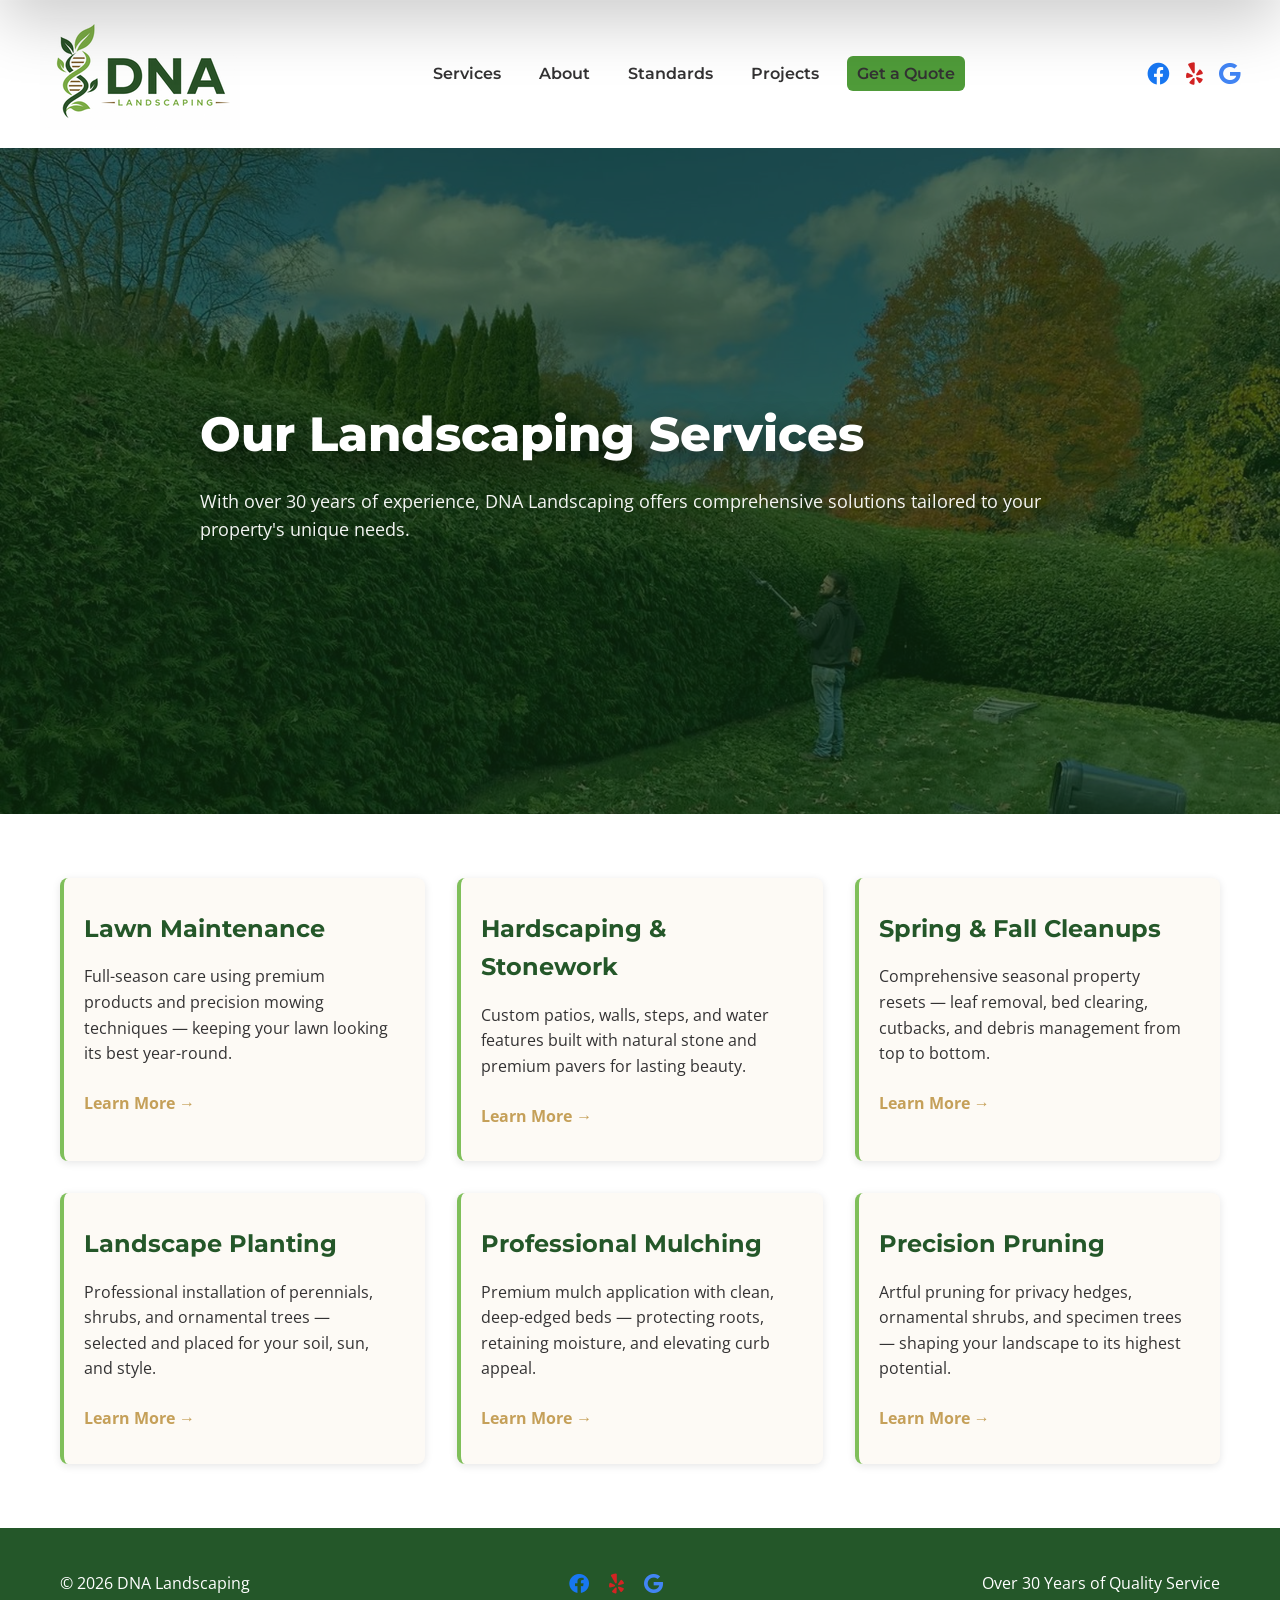
==== commit 874b667c: "Add new landscaping services to index.html" ====
--- a/services/index.html
+++ b/services/index.html
@@ -99,34 +99,43 @@
         <section style="padding: 4rem 0; background: white;">
             <div class="container">
                 <div style="display: grid; grid-template-columns: repeat(auto-fit, minmax(300px, 1fr)); gap: 2rem;">
-                  <article style="background: #fdfaf5; border-radius: 8px; padding: 2rem; box-shadow: 0 2px 8px rgba(0,0,0,0.1); border-left: 4px solid var(--leaf); padding-left: 20px;">
-    <h2 style="font-family: 'Montserrat'; color: #245729; margin-bottom: 1rem;">Hardscaping</h2>
-    <p style="margin-bottom: 1.5rem; line-height: 1.6;">Custom patios, walkways, and outdoor living spaces designed for beauty and durability.</p>
-    <a href="hardscaping.html" style="color: #c5a059; font-weight: bold; text-decoration: none;">Learn More →</a>
-</article>
-                    <article style="background: #fdfaf5; border-radius: 8px; padding: 2rem; box-shadow: 0 2px 8px rgba(0,0,0,0.1); border-left: 4px solid var(--leaf); padding-left: 20px;">
-                        <h2 style="font-family: 'Montserrat'; color: #245729; margin-bottom: 1rem;">Stone Masonry</h2>
-                        <p style="margin-bottom: 1.5rem; line-height: 1.6;">Expert stonework for foundations, walls, and decorative features. Built to last generations.</p>
-                        <a href="stone-masonry.html" style="color: #c5a059; font-weight: bold; text-decoration: none;">Learn More →</a>
-                    </article>
-
-                    <article style="background: #fdfaf5; border-radius: 8px; padding: 2rem; box-shadow: 0 2px 8px rgba(0,0,0,0.1); border-left: 4px solid var(--leaf); padding-left: 20px;">
-    <h2 style="font-family: 'Montserrat'; color: #245729; margin-bottom: 1rem;">Precision Pruning</h2>
-    <p style="margin-bottom: 1.5rem; line-height: 1.6;">Artful pruning for privacy hedges, ornamental shrubs, and specimen trees — shaping your landscape to its highest potential.</p>
-    <a href="hedge-sculpting.html" style="color: #c5a059; font-weight: bold; text-decoration: none;">Learn More →</a>
-</article>
-
-                    <article style="background: #fdfaf5; border-radius: 8px; padding: 2rem; box-shadow: 0 2px 8px rgba(0,0,0,0.1); border-left: 4px solid var(--leaf); padding-left: 20px;">
-                        <h2 style="font-family: 'Montserrat'; color: #245729; margin-bottom: 1rem;">Lawn Care</h2>
-                        <p style="margin-bottom: 1.5rem; line-height: 1.6;">Comprehensive mowing and treatment programs to keep your lawn healthy year-round.</p>
+
+                    <article style="background: #fdfaf5; border-radius: 8px; padding: 2rem; box-shadow: 0 2px 8px rgba(0,0,0,0.1); border-left: 4px solid var(--leaf); padding-left: 20px;">
+                        <h2 style="font-family: 'Montserrat'; color: #245729; margin-bottom: 1rem;">Lawn Maintenance</h2>
+                        <p style="margin-bottom: 1.5rem; line-height: 1.6;">Full-season care using premium products and precision mowing techniques — keeping your lawn looking its best year-round.</p>
                         <a href="lawn-care.html" style="color: #c5a059; font-weight: bold; text-decoration: none;">Learn More →</a>
                     </article>
 
                     <article style="background: #fdfaf5; border-radius: 8px; padding: 2rem; box-shadow: 0 2px 8px rgba(0,0,0,0.1); border-left: 4px solid var(--leaf); padding-left: 20px;">
-                        <h2 style="font-family: 'Montserrat'; color: #245729; margin-bottom: 1rem;">Retaining Walls</h2>
-                        <p style="margin-bottom: 1.5rem; line-height: 1.6;">Engineered wall systems to prevent erosion and create usable landscape space.</p>
-                        <a href="retaining-walls.html" style="color: #c5a059; font-weight: bold; text-decoration: none;">Learn More →</a>
-                    </article>
+                        <h2 style="font-family: 'Montserrat'; color: #245729; margin-bottom: 1rem;">Hardscaping & Stonework</h2>
+                        <p style="margin-bottom: 1.5rem; line-height: 1.6;">Custom patios, walls, steps, and water features built with natural stone and premium pavers for lasting beauty.</p>
+                        <a href="hardscaping.html" style="color: #c5a059; font-weight: bold; text-decoration: none;">Learn More →</a>
+                    </article>
+
+                    <article style="background: #fdfaf5; border-radius: 8px; padding: 2rem; box-shadow: 0 2px 8px rgba(0,0,0,0.1); border-left: 4px solid var(--leaf); padding-left: 20px;">
+                        <h2 style="font-family: 'Montserrat'; color: #245729; margin-bottom: 1rem;">Spring & Fall Cleanups</h2>
+                        <p style="margin-bottom: 1.5rem; line-height: 1.6;">Comprehensive seasonal property resets — leaf removal, bed clearing, cutbacks, and debris management from top to bottom.</p>
+                        <a href="cleanups.html" style="color: #c5a059; font-weight: bold; text-decoration: none;">Learn More →</a>
+                    </article>
+
+                    <article style="background: #fdfaf5; border-radius: 8px; padding: 2rem; box-shadow: 0 2px 8px rgba(0,0,0,0.1); border-left: 4px solid var(--leaf); padding-left: 20px;">
+                        <h2 style="font-family: 'Montserrat'; color: #245729; margin-bottom: 1rem;">Landscape Planting</h2>
+                        <p style="margin-bottom: 1.5rem; line-height: 1.6;">Professional installation of perennials, shrubs, and ornamental trees — selected and placed for your soil, sun, and style.</p>
+                        <a href="planting.html" style="color: #c5a059; font-weight: bold; text-decoration: none;">Learn More →</a>
+                    </article>
+
+                    <article style="background: #fdfaf5; border-radius: 8px; padding: 2rem; box-shadow: 0 2px 8px rgba(0,0,0,0.1); border-left: 4px solid var(--leaf); padding-left: 20px;">
+                        <h2 style="font-family: 'Montserrat'; color: #245729; margin-bottom: 1rem;">Professional Mulching</h2>
+                        <p style="margin-bottom: 1.5rem; line-height: 1.6;">Premium mulch application with clean, deep-edged beds — protecting roots, retaining moisture, and elevating curb appeal.</p>
+                        <a href="mulching.html" style="color: #c5a059; font-weight: bold; text-decoration: none;">Learn More →</a>
+                    </article>
+
+                    <article style="background: #fdfaf5; border-radius: 8px; padding: 2rem; box-shadow: 0 2px 8px rgba(0,0,0,0.1); border-left: 4px solid var(--leaf); padding-left: 20px;">
+                        <h2 style="font-family: 'Montserrat'; color: #245729; margin-bottom: 1rem;">Precision Pruning</h2>
+                        <p style="margin-bottom: 1.5rem; line-height: 1.6;">Artful pruning for privacy hedges, ornamental shrubs, and specimen trees — shaping your landscape to its highest potential.</p>
+                        <a href="hedge-sculpting.html" style="color: #c5a059; font-weight: bold; text-decoration: none;">Learn More →</a>
+                    </article>
+
                 </div>
             </div>
         </section>
